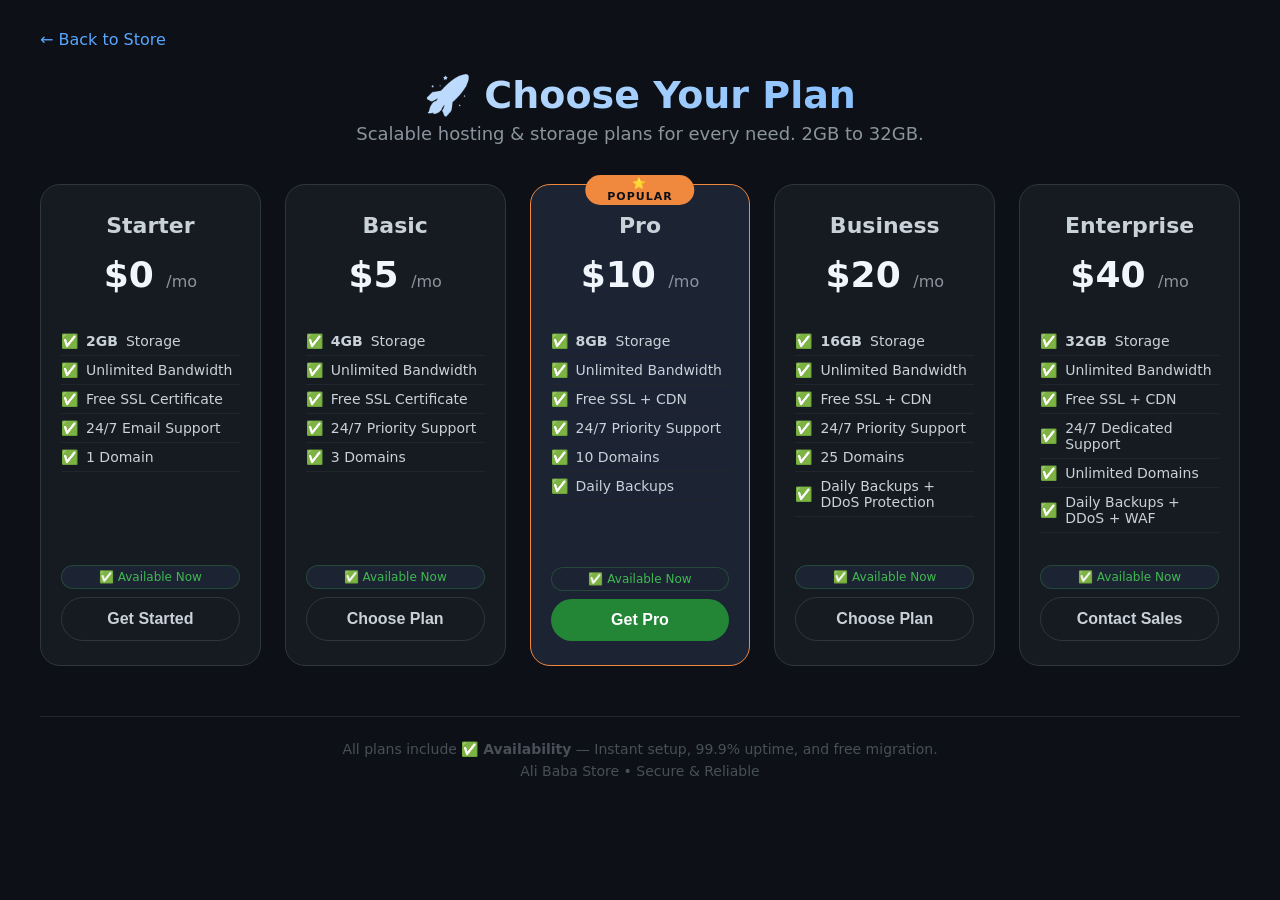
==== pricing.html @ 044a64e0 "Add/update pricing.html via deployer" ====
<!DOCTYPE html>
<html lang="en">
<head>
    <meta charset="UTF-8" />
    <meta name="viewport" content="width=device-width, initial-scale=1.0" />
    <title>Pricing Plans | Ali Baba</title>
    <style>
        * {
            margin: 0;
            padding: 0;
            box-sizing: border-box;
        }
        body {
            font-family: system-ui, -apple-system, 'Segoe UI', Roboto, sans-serif;
            background: #0d1117;
            color: #c9d1d9;
            padding: 30px 20px;
        }
        .container {
            max-width: 1200px;
            margin: 0 auto;
        }
        h1 {
            font-size: 38px;
            text-align: center;
            margin-bottom: 6px;
            background: linear-gradient(135deg, #f0f6fc, #58a6ff);
            -webkit-background-clip: text;
            -webkit-text-fill-color: transparent;
        }
        .subhead {
            text-align: center;
            color: #8b949e;
            font-size: 18px;
            margin-bottom: 40px;
        }
        .back-link {
            display: inline-block;
            margin-bottom: 24px;
            color: #58a6ff;
            text-decoration: none;
            font-weight: 500;
        }
        .back-link:hover {
            text-decoration: underline;
        }
        .pricing-grid {
            display: grid;
            grid-template-columns: repeat(auto-fit, minmax(200px, 1fr));
            gap: 24px;
        }
        .plan-card {
            background: #161b22;
            border: 1px solid #30363d;
            border-radius: 20px;
            padding: 28px 20px 24px;
            text-align: center;
            transition: 0.25s ease;
            display: flex;
            flex-direction: column;
        }
        .plan-card:hover {
            border-color: #58a6ff;
            transform: translateY(-6px);
            box-shadow: 0 20px 40px -12px rgba(0,0,0,0.6);
        }
        .plan-card.featured {
            border-color: #f0883e;
            background: #1c2333;
            position: relative;
        }
        .plan-card.featured::before {
            content: "⭐ POPULAR";
            position: absolute;
            top: -10px;
            left: 50%;
            transform: translateX(-50%);
            background: #f0883e;
            color: #0d1117;
            font-size: 11px;
            font-weight: 700;
            padding: 2px 18px;
            border-radius: 30px;
            letter-spacing: 1px;
        }
        .plan-name {
            font-size: 22px;
            font-weight: 700;
            margin-bottom: 4px;
        }
        .plan-price {
            font-size: 36px;
            font-weight: 800;
            margin: 12px 0 16px;
            color: #f0f6fc;
        }
        .plan-price small {
            font-size: 16px;
            font-weight: 400;
            color: #8b949e;
        }
        .plan-features {
            list-style: none;
            text-align: left;
            margin: 16px 0 24px;
            flex: 1;
        }
        .plan-features li {
            padding: 6px 0;
            font-size: 14px;
            color: #c9d1d9;
            border-bottom: 1px solid #21262d;
            display: flex;
            align-items: center;
            gap: 8px;
        }
        .plan-features li::before {
            content: "✅";
            color: #3fb950;
            font-size: 14px;
        }
        .plan-features li.unavailable {
            color: #484f58;
        }
        .plan-features li.unavailable::before {
            content: "❌";
            color: #f85149;
        }
        .btn-plan {
            background: #238636;
            color: white;
            border: none;
            padding: 12px 0;
            border-radius: 40px;
            font-weight: 600;
            font-size: 16px;
            cursor: pointer;
            transition: 0.15s;
            width: 100%;
            margin-top: 8px;
        }
        .btn-plan:hover {
            background: #2ea043;
        }
        .btn-plan.outline {
            background: transparent;
            border: 1px solid #30363d;
            color: #c9d1d9;
        }
        .btn-plan.outline:hover {
            border-color: #58a6ff;
            background: #0d1117;
        }
        .availability-badge {
            display: inline-block;
            background: #1c2333;
            padding: 4px 14px;
            border-radius: 30px;
            font-size: 12px;
            color: #3fb950;
            border: 1px solid #3fb95040;
            margin-top: 8px;
        }
        .footer {
            margin-top: 50px;
            text-align: center;
            color: #484f58;
            font-size: 14px;
            border-top: 1px solid #21262d;
            padding-top: 24px;
        }
        @media (max-width: 640px) {
            .pricing-grid { grid-template-columns: 1fr; }
        }
    </style>
</head>
<body>
    <div class="container">
        <a href="index.html" class="back-link">← Back to Store</a>
        <h1>🚀 Choose Your Plan</h1>
        <p class="subhead">Scalable hosting &amp; storage plans for every need. 2GB to 32GB.</p>

        <div class="pricing-grid">
            <!-- 2GB Plan -->
            <div class="plan-card">
                <div class="plan-name">Starter</div>
                <div class="plan-price">$0 <small>/mo</small></div>
                <ul class="plan-features">
                    <li><strong>2GB</strong> Storage</li>
                    <li>Unlimited Bandwidth</li>
                    <li>Free SSL Certificate</li>
                    <li>24/7 Email Support</li>
                    <li>1 Domain</li>
                </ul>
                <span class="availability-badge">✅ Available Now</span>
                <button class="btn-plan outline">Get Started</button>
            </div>

            <!-- 4GB Plan -->
            <div class="plan-card">
                <div class="plan-name">Basic</div>
                <div class="plan-price">$5 <small>/mo</small></div>
                <ul class="plan-features">
                    <li><strong>4GB</strong> Storage</li>
                    <li>Unlimited Bandwidth</li>
                    <li>Free SSL Certificate</li>
                    <li>24/7 Priority Support</li>
                    <li>3 Domains</li>
                </ul>
                <span class="availability-badge">✅ Available Now</span>
                <button class="btn-plan outline">Choose Plan</button>
            </div>

            <!-- 8GB Plan (Featured) -->
            <div class="plan-card featured">
                <div class="plan-name">Pro</div>
                <div class="plan-price">$10 <small>/mo</small></div>
                <ul class="plan-features">
                    <li><strong>8GB</strong> Storage</li>
                    <li>Unlimited Bandwidth</li>
                    <li>Free SSL + CDN</li>
                    <li>24/7 Priority Support</li>
                    <li>10 Domains</li>
                    <li>Daily Backups</li>
                </ul>
                <span class="availability-badge">✅ Available Now</span>
                <button class="btn-plan">Get Pro</button>
            </div>

            <!-- 16GB Plan -->
            <div class="plan-card">
                <div class="plan-name">Business</div>
                <div class="plan-price">$20 <small>/mo</small></div>
                <ul class="plan-features">
                    <li><strong>16GB</strong> Storage</li>
                    <li>Unlimited Bandwidth</li>
                    <li>Free SSL + CDN</li>
                    <li>24/7 Priority Support</li>
                    <li>25 Domains</li>
                    <li>Daily Backups + DDoS Protection</li>
                </ul>
                <span class="availability-badge">✅ Available Now</span>
                <button class="btn-plan outline">Choose Plan</button>
            </div>

            <!-- 32GB Plan -->
            <div class="plan-card">
                <div class="plan-name">Enterprise</div>
                <div class="plan-price">$40 <small>/mo</small></div>
                <ul class="plan-features">
                    <li><strong>32GB</strong> Storage</li>
                    <li>Unlimited Bandwidth</li>
                    <li>Free SSL + CDN</li>
                    <li>24/7 Dedicated Support</li>
                    <li>Unlimited Domains</li>
                    <li>Daily Backups + DDoS + WAF</li>
                </ul>
                <span class="availability-badge">✅ Available Now</span>
                <button class="btn-plan outline">Contact Sales</button>
            </div>
        </div>

        <div class="footer">
            <p>All plans include <strong>✅ Availability</strong> — Instant setup, 99.9% uptime, and free migration.</p>
            <p style="margin-top:6px;">Ali Baba Store &bull; Secure &amp; Reliable</p>
        </div>
    </div>
</body>
</html>
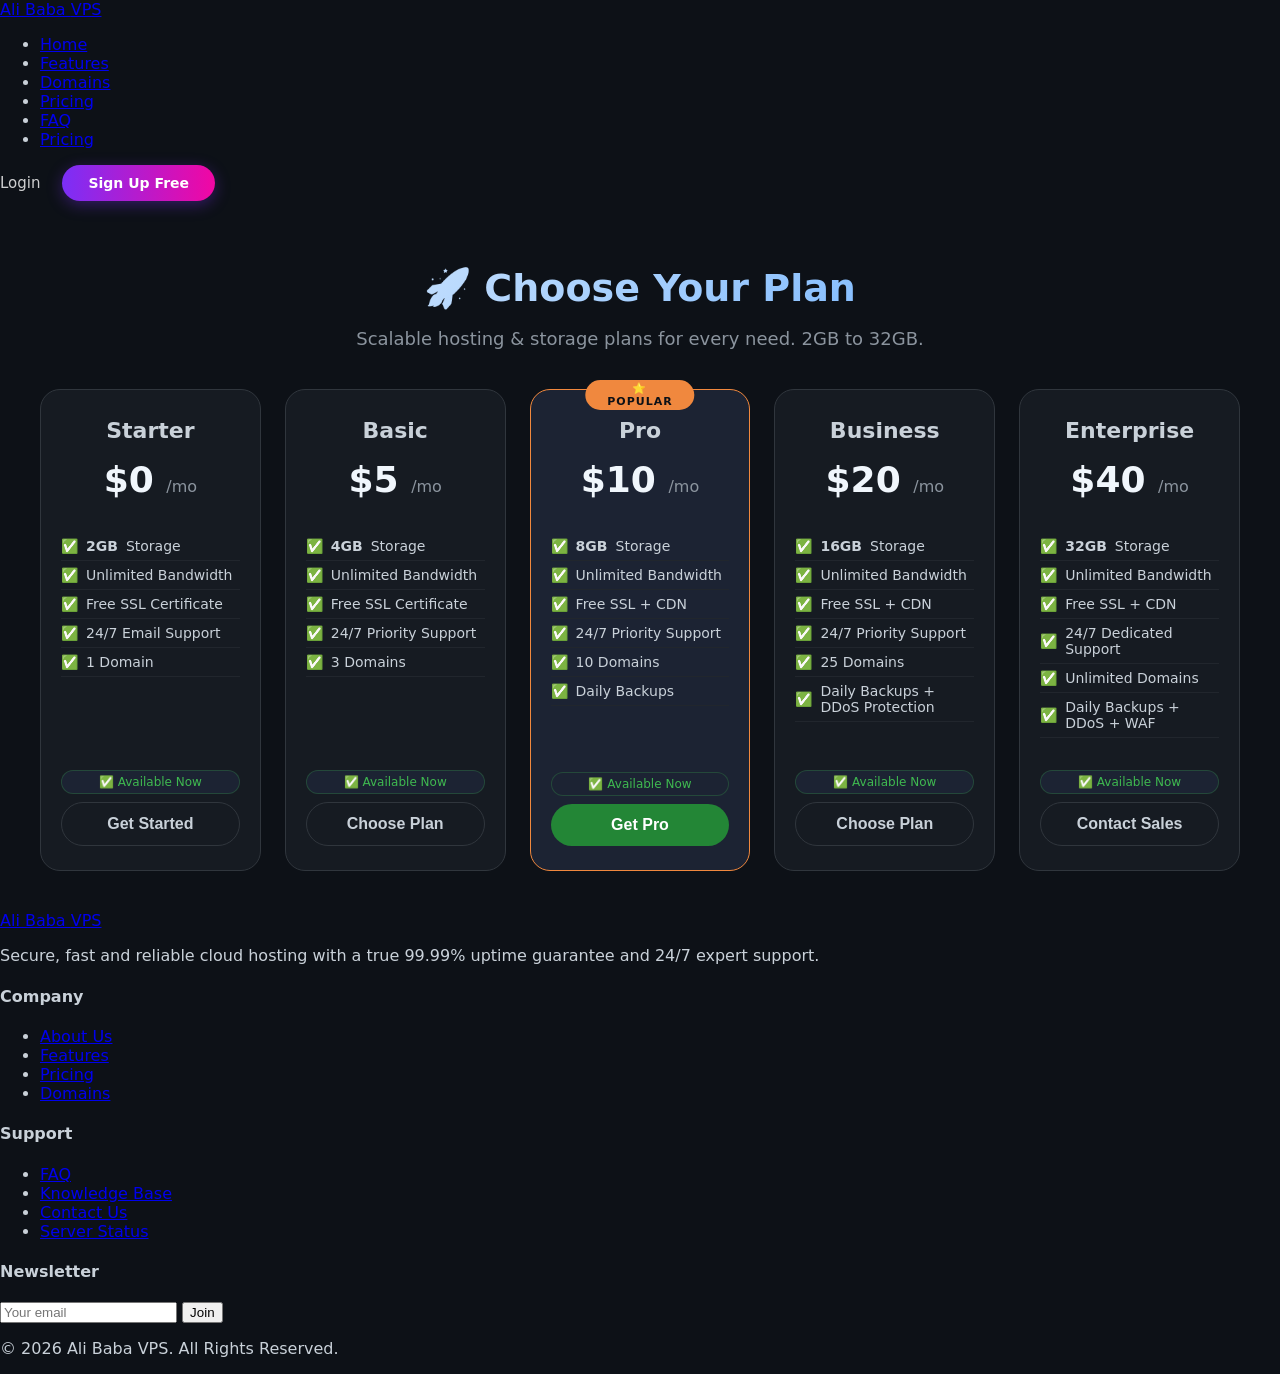
==== commit 6c1624f6: "Add/update pricing.html via smart deployer" ====
--- a/pricing.html
+++ b/pricing.html
@@ -1,269 +1,259 @@
-<!DOCTYPE html>
-<html lang="en">
-<head>
-    <meta charset="UTF-8" />
-    <meta name="viewport" content="width=device-width, initial-scale=1.0" />
-    <title>Pricing Plans | Ali Baba</title>
-    <style>
-        * {
-            margin: 0;
-            padding: 0;
-            box-sizing: border-box;
-        }
-        body {
-            font-family: system-ui, -apple-system, 'Segoe UI', Roboto, sans-serif;
-            background: #0d1117;
-            color: #c9d1d9;
-            padding: 30px 20px;
-        }
-        .container {
-            max-width: 1200px;
-            margin: 0 auto;
-        }
-        h1 {
-            font-size: 38px;
-            text-align: center;
-            margin-bottom: 6px;
-            background: linear-gradient(135deg, #f0f6fc, #58a6ff);
-            -webkit-background-clip: text;
-            -webkit-text-fill-color: transparent;
-        }
-        .subhead {
-            text-align: center;
-            color: #8b949e;
-            font-size: 18px;
-            margin-bottom: 40px;
-        }
-        .back-link {
-            display: inline-block;
-            margin-bottom: 24px;
-            color: #58a6ff;
-            text-decoration: none;
-            font-weight: 500;
-        }
-        .back-link:hover {
-            text-decoration: underline;
-        }
-        .pricing-grid {
-            display: grid;
-            grid-template-columns: repeat(auto-fit, minmax(200px, 1fr));
-            gap: 24px;
-        }
-        .plan-card {
-            background: #161b22;
-            border: 1px solid #30363d;
-            border-radius: 20px;
-            padding: 28px 20px 24px;
-            text-align: center;
-            transition: 0.25s ease;
-            display: flex;
-            flex-direction: column;
-        }
-        .plan-card:hover {
-            border-color: #58a6ff;
-            transform: translateY(-6px);
-            box-shadow: 0 20px 40px -12px rgba(0,0,0,0.6);
-        }
-        .plan-card.featured {
-            border-color: #f0883e;
-            background: #1c2333;
-            position: relative;
-        }
-        .plan-card.featured::before {
-            content: "⭐ POPULAR";
-            position: absolute;
-            top: -10px;
-            left: 50%;
-            transform: translateX(-50%);
-            background: #f0883e;
-            color: #0d1117;
-            font-size: 11px;
-            font-weight: 700;
-            padding: 2px 18px;
-            border-radius: 30px;
-            letter-spacing: 1px;
-        }
-        .plan-name {
-            font-size: 22px;
-            font-weight: 700;
-            margin-bottom: 4px;
-        }
-        .plan-price {
-            font-size: 36px;
-            font-weight: 800;
-            margin: 12px 0 16px;
-            color: #f0f6fc;
-        }
-        .plan-price small {
-            font-size: 16px;
-            font-weight: 400;
-            color: #8b949e;
-        }
-        .plan-features {
-            list-style: none;
-            text-align: left;
-            margin: 16px 0 24px;
-            flex: 1;
-        }
-        .plan-features li {
-            padding: 6px 0;
-            font-size: 14px;
-            color: #c9d1d9;
-            border-bottom: 1px solid #21262d;
-            display: flex;
-            align-items: center;
-            gap: 8px;
-        }
-        .plan-features li::before {
-            content: "✅";
-            color: #3fb950;
-            font-size: 14px;
-        }
-        .plan-features li.unavailable {
-            color: #484f58;
-        }
-        .plan-features li.unavailable::before {
-            content: "❌";
-            color: #f85149;
-        }
-        .btn-plan {
-            background: #238636;
-            color: white;
-            border: none;
-            padding: 12px 0;
-            border-radius: 40px;
-            font-weight: 600;
-            font-size: 16px;
-            cursor: pointer;
-            transition: 0.15s;
-            width: 100%;
-            margin-top: 8px;
-        }
-        .btn-plan:hover {
-            background: #2ea043;
-        }
-        .btn-plan.outline {
-            background: transparent;
-            border: 1px solid #30363d;
-            color: #c9d1d9;
-        }
-        .btn-plan.outline:hover {
-            border-color: #58a6ff;
-            background: #0d1117;
-        }
-        .availability-badge {
-            display: inline-block;
-            background: #1c2333;
-            padding: 4px 14px;
-            border-radius: 30px;
-            font-size: 12px;
-            color: #3fb950;
-            border: 1px solid #3fb95040;
-            margin-top: 8px;
-        }
-        .footer {
-            margin-top: 50px;
-            text-align: center;
-            color: #484f58;
-            font-size: 14px;
-            border-top: 1px solid #21262d;
-            padding-top: 24px;
-        }
-        @media (max-width: 640px) {
-            .pricing-grid { grid-template-columns: 1fr; }
-        }
-    </style>
-</head>
-<body>
-    <div class="container">
-        <a href="index.html" class="back-link">← Back to Store</a>
-        <h1>🚀 Choose Your Plan</h1>
-        <p class="subhead">Scalable hosting &amp; storage plans for every need. 2GB to 32GB.</p>
 
-        <div class="pricing-grid">
-            <!-- 2GB Plan -->
-            <div class="plan-card">
-                <div class="plan-name">Starter</div>
-                <div class="plan-price">$0 <small>/mo</small></div>
-                <ul class="plan-features">
-                    <li><strong>2GB</strong> Storage</li>
-                    <li>Unlimited Bandwidth</li>
-                    <li>Free SSL Certificate</li>
-                    <li>24/7 Email Support</li>
-                    <li>1 Domain</li>
-                </ul>
-                <span class="availability-badge">✅ Available Now</span>
-                <button class="btn-plan outline">Get Started</button>
-            </div>
-
-            <!-- 4GB Plan -->
-            <div class="plan-card">
-                <div class="plan-name">Basic</div>
-                <div class="plan-price">$5 <small>/mo</small></div>
-                <ul class="plan-features">
-                    <li><strong>4GB</strong> Storage</li>
-                    <li>Unlimited Bandwidth</li>
-                    <li>Free SSL Certificate</li>
-                    <li>24/7 Priority Support</li>
-                    <li>3 Domains</li>
-                </ul>
-                <span class="availability-badge">✅ Available Now</span>
-                <button class="btn-plan outline">Choose Plan</button>
-            </div>
-
-            <!-- 8GB Plan (Featured) -->
-            <div class="plan-card featured">
-                <div class="plan-name">Pro</div>
-                <div class="plan-price">$10 <small>/mo</small></div>
-                <ul class="plan-features">
-                    <li><strong>8GB</strong> Storage</li>
-                    <li>Unlimited Bandwidth</li>
-                    <li>Free SSL + CDN</li>
-                    <li>24/7 Priority Support</li>
-                    <li>10 Domains</li>
-                    <li>Daily Backups</li>
-                </ul>
-                <span class="availability-badge">✅ Available Now</span>
-                <button class="btn-plan">Get Pro</button>
-            </div>
-
-            <!-- 16GB Plan -->
-            <div class="plan-card">
-                <div class="plan-name">Business</div>
-                <div class="plan-price">$20 <small>/mo</small></div>
-                <ul class="plan-features">
-                    <li><strong>16GB</strong> Storage</li>
-                    <li>Unlimited Bandwidth</li>
-                    <li>Free SSL + CDN</li>
-                    <li>24/7 Priority Support</li>
-                    <li>25 Domains</li>
-                    <li>Daily Backups + DDoS Protection</li>
-                </ul>
-                <span class="availability-badge">✅ Available Now</span>
-                <button class="btn-plan outline">Choose Plan</button>
-            </div>
-
-            <!-- 32GB Plan -->
-            <div class="plan-card">
-                <div class="plan-name">Enterprise</div>
-                <div class="plan-price">$40 <small>/mo</small></div>
-                <ul class="plan-features">
-                    <li><strong>32GB</strong> Storage</li>
-                    <li>Unlimited Bandwidth</li>
-                    <li>Free SSL + CDN</li>
-                    <li>24/7 Dedicated Support</li>
-                    <li>Unlimited Domains</li>
-                    <li>Daily Backups + DDoS + WAF</li>
-                </ul>
-                <span class="availability-badge">✅ Available Now</span>
-                <button class="btn-plan outline">Contact Sales</button>
-            </div>
-        </div>
-
-        <div class="footer">
-            <p>All plans include <strong>✅ Availability</strong> — Instant setup, 99.9% uptime, and free migration.</p>
-            <p style="margin-top:6px;">Ali Baba Store &bull; Secure &amp; Reliable</p>
-        </div>
-    </div>
-</body>
-</html>+                    <!DOCTYPE html>
+                    <html lang="en">
+                    <head>
+                        <meta charset="UTF-8" />
+                        <meta name="viewport" content="width=device-width, initial-scale=1.0" />
+                        <title>Pricing | Ali Baba VPS</title>
+                        <!-- We'll copy styles from index if possible, but for now add inline styles -->
+                        <style>
+                            /* Base dark theme (matching your site) */
+                            body {
+                                background: #0d1117;
+                                color: #c9d1d9;
+                                font-family: system-ui, -apple-system, 'Segoe UI', Roboto, sans-serif;
+                                margin: 0;
+                                padding: 0;
+                            }
+                            .pricing-container {
+                                max-width: 1200px;
+                                margin: 0 auto;
+                                padding: 40px 20px;
+                            }
+                            .pricing-title {
+                                font-size: 38px;
+                                text-align: center;
+                                margin-bottom: 8px;
+                                background: linear-gradient(135deg, #f0f6fc, #58a6ff);
+                                -webkit-background-clip: text;
+                                -webkit-text-fill-color: transparent;
+                            }
+                            .pricing-subtitle {
+                                text-align: center;
+                                color: #8b949e;
+                                font-size: 18px;
+                                margin-bottom: 40px;
+                            }
+                            .pricing-grid {
+                                display: grid;
+                                grid-template-columns: repeat(auto-fit, minmax(200px, 1fr));
+                                gap: 24px;
+                            }
+                            .plan-card {
+                                background: #161b22;
+                                border: 1px solid #30363d;
+                                border-radius: 20px;
+                                padding: 28px 20px 24px;
+                                text-align: center;
+                                transition: 0.25s ease;
+                                display: flex;
+                                flex-direction: column;
+                            }
+                            .plan-card:hover {
+                                border-color: #58a6ff;
+                                transform: translateY(-6px);
+                                box-shadow: 0 20px 40px -12px rgba(0,0,0,0.6);
+                            }
+                            .plan-card.featured {
+                                border-color: #f0883e;
+                                background: #1c2333;
+                                position: relative;
+                            }
+                            .plan-card.featured::before {
+                                content: "⭐ POPULAR";
+                                position: absolute;
+                                top: -10px;
+                                left: 50%;
+                                transform: translateX(-50%);
+                                background: #f0883e;
+                                color: #0d1117;
+                                font-size: 11px;
+                                font-weight: 700;
+                                padding: 2px 18px;
+                                border-radius: 30px;
+                                letter-spacing: 1px;
+                            }
+                            .plan-name {
+                                font-size: 22px;
+                                font-weight: 700;
+                                margin-bottom: 4px;
+                            }
+                            .plan-price {
+                                font-size: 36px;
+                                font-weight: 800;
+                                margin: 12px 0 16px;
+                                color: #f0f6fc;
+                            }
+                            .plan-price small {
+                                font-size: 16px;
+                                font-weight: 400;
+                                color: #8b949e;
+                            }
+                            .plan-features {
+                                list-style: none;
+                                text-align: left;
+                                margin: 16px 0 24px;
+                                flex: 1;
+                                padding: 0;
+                            }
+                            .plan-features li {
+                                padding: 6px 0;
+                                font-size: 14px;
+                                color: #c9d1d9;
+                                border-bottom: 1px solid #21262d;
+                                display: flex;
+                                align-items: center;
+                                gap: 8px;
+                            }
+                            .plan-features li::before {
+                                content: "✅";
+                                color: #3fb950;
+                                font-size: 14px;
+                            }
+                            .availability-badge {
+                                display: inline-block;
+                                background: #1c2333;
+                                padding: 4px 14px;
+                                border-radius: 30px;
+                                font-size: 12px;
+                                color: #3fb950;
+                                border: 1px solid #3fb95040;
+                                margin-top: 8px;
+                            }
+                            .btn-plan {
+                                background: #238636;
+                                color: white;
+                                border: none;
+                                padding: 12px 0;
+                                border-radius: 40px;
+                                font-weight: 600;
+                                font-size: 16px;
+                                cursor: pointer;
+                                transition: 0.15s;
+                                width: 100%;
+                                margin-top: 8px;
+                            }
+                            .btn-plan:hover {
+                                background: #2ea043;
+                            }
+                            .btn-plan.outline {
+                                background: transparent;
+                                border: 1px solid #30363d;
+                                color: #c9d1d9;
+                            }
+                            .btn-plan.outline:hover {
+                                border-color: #58a6ff;
+                                background: #0d1117;
+                            }
+                            /* Add your header/footer styles from index if needed */
+                            /* We'll embed header and footer as is, so they should have their own styles */
+                        </style>
+                        <!-- Add any extra styles from index if we can extract, but for now keep minimal -->
+                        
+                    </head>
+                    <body>
+                        <header>
+  <nav class="nav">
+    <a href="#home" class="logo">Ali Baba <span>VPS</span></a>
+    <ul class="nav-links">
+      <li><a href="#home">Home</a></li>
+      <li><a href="#features">Features</a></li>
+      <li><a href="#domains">Domains</a></li>
+      <li><a href="#pricing">Pricing</a></li>
+      <li><a href="#faq">FAQ</a></li>
+        <li><a href="pricing.html">Pricing</a></li>
+</ul>
+    
+  <div style="display:flex;align-items:center;gap:22px"><a href="login.html" style="color:rgba(255,255,255,.8);font-weight:500;font-size:15px;text-decoration:none">Login</a><a href="signup.html" style="background:linear-gradient(90deg,#7b2ff7,#f107a3);color:#fff;padding:10px 26px;border-radius:50px;font-weight:600;font-size:14px;text-decoration:none;box-shadow:0 4px 15px rgba(123,47,247,.35)">Sign Up Free</a></div></nav>
+</header>
+                        
+                    <div class="pricing-container">
+                        <h1 class="pricing-title">🚀 Choose Your Plan</h1>
+                        <p class="pricing-subtitle">Scalable hosting &amp; storage plans for every need. 2GB to 32GB.</p>
+                        <div class="pricing-grid">
+                            
+                        <div class="plan-card ">
+                            <div class="plan-name">Starter</div>
+                            <div class="plan-price">$0 <small>/mo</small></div>
+                            <ul class="plan-features">
+                                <li><strong>2GB</strong> Storage</li>
+                                <li>Unlimited Bandwidth</li><li>Free SSL Certificate</li><li>24/7 Email Support</li><li>1 Domain</li>
+                            </ul>
+                            <span class="availability-badge">✅ Available Now</span>
+                            <button class="btn-plan outline">Get Started</button>
+                        </div>
+                    
+                        <div class="plan-card ">
+                            <div class="plan-name">Basic</div>
+                            <div class="plan-price">$5 <small>/mo</small></div>
+                            <ul class="plan-features">
+                                <li><strong>4GB</strong> Storage</li>
+                                <li>Unlimited Bandwidth</li><li>Free SSL Certificate</li><li>24/7 Priority Support</li><li>3 Domains</li>
+                            </ul>
+                            <span class="availability-badge">✅ Available Now</span>
+                            <button class="btn-plan outline">Choose Plan</button>
+                        </div>
+                    
+                        <div class="plan-card featured">
+                            <div class="plan-name">Pro</div>
+                            <div class="plan-price">$10 <small>/mo</small></div>
+                            <ul class="plan-features">
+                                <li><strong>8GB</strong> Storage</li>
+                                <li>Unlimited Bandwidth</li><li>Free SSL + CDN</li><li>24/7 Priority Support</li><li>10 Domains</li><li>Daily Backups</li>
+                            </ul>
+                            <span class="availability-badge">✅ Available Now</span>
+                            <button class="btn-plan ">Get Pro</button>
+                        </div>
+                    
+                        <div class="plan-card ">
+                            <div class="plan-name">Business</div>
+                            <div class="plan-price">$20 <small>/mo</small></div>
+                            <ul class="plan-features">
+                                <li><strong>16GB</strong> Storage</li>
+                                <li>Unlimited Bandwidth</li><li>Free SSL + CDN</li><li>24/7 Priority Support</li><li>25 Domains</li><li>Daily Backups + DDoS Protection</li>
+                            </ul>
+                            <span class="availability-badge">✅ Available Now</span>
+                            <button class="btn-plan outline">Choose Plan</button>
+                        </div>
+                    
+                        <div class="plan-card ">
+                            <div class="plan-name">Enterprise</div>
+                            <div class="plan-price">$40 <small>/mo</small></div>
+                            <ul class="plan-features">
+                                <li><strong>32GB</strong> Storage</li>
+                                <li>Unlimited Bandwidth</li><li>Free SSL + CDN</li><li>24/7 Dedicated Support</li><li>Unlimited Domains</li><li>Daily Backups + DDoS + WAF</li>
+                            </ul>
+                            <span class="availability-badge">✅ Available Now</span>
+                            <button class="btn-plan outline">Contact Sales</button>
+                        </div>
+                    
+                        </div>
+                    </div>
+                
+                        <footer>
+  <div class="footer-grid">
+    <div>
+      <a href="#home" class="logo footer-logo">Ali Baba <span>VPS</span></a>
+      <p>Secure, fast and reliable cloud hosting with a true 99.99% uptime guarantee and 24/7 expert support.</p>
+    </div>
+    <div>
+      <h4>Company</h4>
+      <ul><li><a href="#home">About Us</a></li><li><a href="#features">Features</a></li><li><a href="#pricing">Pricing</a></li><li><a href="#domains">Domains</a></li></ul>
+    </div>
+    <div>
+      <h4>Support</h4>
+      <ul><li><a href="#faq">FAQ</a></li><li><a href="#">Knowledge Base</a></li><li><a href="#">Contact Us</a></li><li><a href="#">Server Status</a></li></ul>
+    </div>
+    <div>
+      <h4>Newsletter</h4>
+      <form class="newsletter" onsubmit="return false;">
+        <input type="email" placeholder="Your email">
+        <button class="btn btn-primary" type="submit">Join</button>
+      </form>
+    </div>
+  </div>
+  <div class="footer-bottom"><p>&copy; 2026 Ali Baba VPS. All Rights Reserved.</p></div>
+</footer>
+                    </body>
+                    </html>
+                
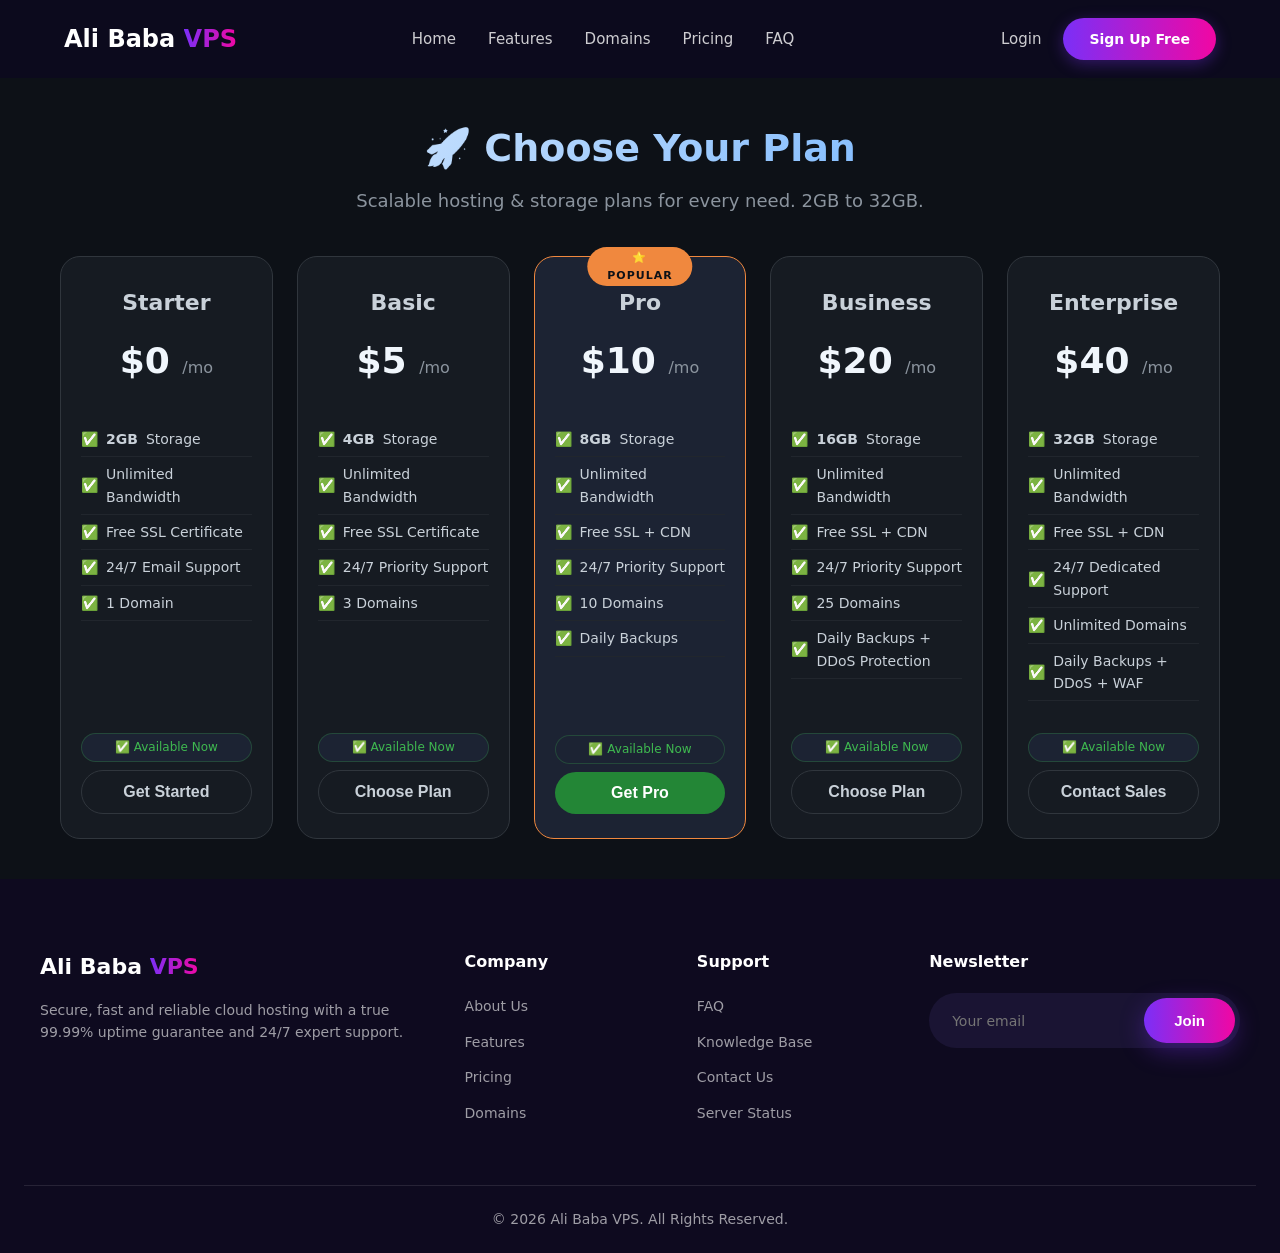
==== commit cc5cf5e1: "Add pricing page (2GB–32GB plans)" ====
--- a/pricing.html
+++ b/pricing.html
@@ -1,176 +1,160 @@
+<!DOCTYPE html>
+<html lang="en">
+<head>
+    <meta charset="UTF-8" />
+    <meta name="viewport" content="width=device-width, initial-scale=1.0" />
+    <title>Pricing | Ali Baba VPS</title>
+    
+<meta charset="UTF-8">
+<meta name="viewport" content="width=device-width, initial-scale=1.0">
+<title>Ali Baba VPS | Secure, Fast & Reliable Cloud Hosting</title>
+<meta name="description" content="Ali Baba VPS - Award winning VPS hosting with 99.99% uptime, 24/7 support and instant activation.">
+<link rel="preconnect" href="https://fonts.googleapis.com">
+<link href="https://fonts.googleapis.com/css2?family=Poppins:wght@300;400;500;600;700;800&display=swap" rel="stylesheet">
+<link rel="stylesheet" href="style.css">
 
-                    <!DOCTYPE html>
-                    <html lang="en">
-                    <head>
-                        <meta charset="UTF-8" />
-                        <meta name="viewport" content="width=device-width, initial-scale=1.0" />
-                        <title>Pricing | Ali Baba VPS</title>
-                        <!-- We'll copy styles from index if possible, but for now add inline styles -->
-                        <style>
-                            /* Base dark theme (matching your site) */
-                            body {
-                                background: #0d1117;
-                                color: #c9d1d9;
-                                font-family: system-ui, -apple-system, 'Segoe UI', Roboto, sans-serif;
-                                margin: 0;
-                                padding: 0;
-                            }
-                            .pricing-container {
-                                max-width: 1200px;
-                                margin: 0 auto;
-                                padding: 40px 20px;
-                            }
-                            .pricing-title {
-                                font-size: 38px;
-                                text-align: center;
-                                margin-bottom: 8px;
-                                background: linear-gradient(135deg, #f0f6fc, #58a6ff);
-                                -webkit-background-clip: text;
-                                -webkit-text-fill-color: transparent;
-                            }
-                            .pricing-subtitle {
-                                text-align: center;
-                                color: #8b949e;
-                                font-size: 18px;
-                                margin-bottom: 40px;
-                            }
-                            .pricing-grid {
-                                display: grid;
-                                grid-template-columns: repeat(auto-fit, minmax(200px, 1fr));
-                                gap: 24px;
-                            }
-                            .plan-card {
-                                background: #161b22;
-                                border: 1px solid #30363d;
-                                border-radius: 20px;
-                                padding: 28px 20px 24px;
-                                text-align: center;
-                                transition: 0.25s ease;
-                                display: flex;
-                                flex-direction: column;
-                            }
-                            .plan-card:hover {
-                                border-color: #58a6ff;
-                                transform: translateY(-6px);
-                                box-shadow: 0 20px 40px -12px rgba(0,0,0,0.6);
-                            }
-                            .plan-card.featured {
-                                border-color: #f0883e;
-                                background: #1c2333;
-                                position: relative;
-                            }
-                            .plan-card.featured::before {
-                                content: "⭐ POPULAR";
-                                position: absolute;
-                                top: -10px;
-                                left: 50%;
-                                transform: translateX(-50%);
-                                background: #f0883e;
-                                color: #0d1117;
-                                font-size: 11px;
-                                font-weight: 700;
-                                padding: 2px 18px;
-                                border-radius: 30px;
-                                letter-spacing: 1px;
-                            }
-                            .plan-name {
-                                font-size: 22px;
-                                font-weight: 700;
-                                margin-bottom: 4px;
-                            }
-                            .plan-price {
-                                font-size: 36px;
-                                font-weight: 800;
-                                margin: 12px 0 16px;
-                                color: #f0f6fc;
-                            }
-                            .plan-price small {
-                                font-size: 16px;
-                                font-weight: 400;
-                                color: #8b949e;
-                            }
-                            .plan-features {
-                                list-style: none;
-                                text-align: left;
-                                margin: 16px 0 24px;
-                                flex: 1;
-                                padding: 0;
-                            }
-                            .plan-features li {
-                                padding: 6px 0;
-                                font-size: 14px;
-                                color: #c9d1d9;
-                                border-bottom: 1px solid #21262d;
-                                display: flex;
-                                align-items: center;
-                                gap: 8px;
-                            }
-                            .plan-features li::before {
-                                content: "✅";
-                                color: #3fb950;
-                                font-size: 14px;
-                            }
-                            .availability-badge {
-                                display: inline-block;
-                                background: #1c2333;
-                                padding: 4px 14px;
-                                border-radius: 30px;
-                                font-size: 12px;
-                                color: #3fb950;
-                                border: 1px solid #3fb95040;
-                                margin-top: 8px;
-                            }
-                            .btn-plan {
-                                background: #238636;
-                                color: white;
-                                border: none;
-                                padding: 12px 0;
-                                border-radius: 40px;
-                                font-weight: 600;
-                                font-size: 16px;
-                                cursor: pointer;
-                                transition: 0.15s;
-                                width: 100%;
-                                margin-top: 8px;
-                            }
-                            .btn-plan:hover {
-                                background: #2ea043;
-                            }
-                            .btn-plan.outline {
-                                background: transparent;
-                                border: 1px solid #30363d;
-                                color: #c9d1d9;
-                            }
-                            .btn-plan.outline:hover {
-                                border-color: #58a6ff;
-                                background: #0d1117;
-                            }
-                            /* Add your header/footer styles from index if needed */
-                            /* We'll embed header and footer as is, so they should have their own styles */
-                        </style>
-                        <!-- Add any extra styles from index if we can extract, but for now keep minimal -->
-                        
-                    </head>
-                    <body>
-                        <header>
-  <nav class="nav">
-    <a href="#home" class="logo">Ali Baba <span>VPS</span></a>
-    <ul class="nav-links">
-      <li><a href="#home">Home</a></li>
-      <li><a href="#features">Features</a></li>
-      <li><a href="#domains">Domains</a></li>
-      <li><a href="#pricing">Pricing</a></li>
-      <li><a href="#faq">FAQ</a></li>
-        <li><a href="pricing.html">Pricing</a></li>
-</ul>
-    
-  <div style="display:flex;align-items:center;gap:22px"><a href="login.html" style="color:rgba(255,255,255,.8);font-weight:500;font-size:15px;text-decoration:none">Login</a><a href="signup.html" style="background:linear-gradient(90deg,#7b2ff7,#f107a3);color:#fff;padding:10px 26px;border-radius:50px;font-weight:600;font-size:14px;text-decoration:none;box-shadow:0 4px 15px rgba(123,47,247,.35)">Sign Up Free</a></div></nav>
+        <meta property="og:title" content="Ali Baba Store" />
+        <meta property="og:description" content="Ali Baba Store ÃÂ¢ÃÂÃÂ Buy quality products online at best prices. Fast delivery & secure checkout." />
+        <meta property="og:type" content="website" />
+        <meta property="og:url" content="https://ikramullahk09800.github.io/Ali-Baba/" />
+        <meta property="og:image" content="https://ikramullahk09800.github.io/Ali-Baba/og-image.jpg" />
+        <meta name="twitter:card" content="summary_large_image" />
+        <meta name="twitter:title" content="Ali Baba Store" />
+        <meta name="twitter:description" content="Ali Baba Store ÃÂ¢ÃÂÃÂ Buy quality products online at best prices. Fast delivery & secure checkout." />
+        <link rel="canonical" href="https://ikramullahk09800.github.io/Ali-Baba/index.html" />
+        <script type="application/ld+json">
+        {
+          "@context": "https://schema.org",
+          "@type": "WebSite",
+          "name": "Ali Baba Store",
+          "description": "Ali Baba Store ÃÂ¢ÃÂÃÂ Buy quality products online at best prices. Fast delivery & secure checkout.",
+          "url": "https://ikramullahk09800.github.io/Ali-Baba/"
+        }
+        </script>
+    
+    
+    
+                    <style>
+                        .plan-card {
+                            background: #161b22;
+                            border: 1px solid #30363d;
+                            border-radius: 20px;
+                            padding: 28px 20px 24px;
+                            text-align: center;
+                            transition: 0.25s ease;
+                            display: flex;
+                            flex-direction: column;
+                        }
+                        .plan-card:hover {
+                            border-color: #58a6ff;
+                            transform: translateY(-6px);
+                            box-shadow: 0 20px 40px -12px rgba(0,0,0,0.6);
+                        }
+                        .plan-card.featured {
+                            border-color: #f0883e;
+                            background: #1c2333;
+                            position: relative;
+                        }
+                        .plan-card.featured::before {
+                            content: "⭐ POPULAR";
+                            position: absolute;
+                            top: -10px;
+                            left: 50%;
+                            transform: translateX(-50%);
+                            background: #f0883e;
+                            color: #0d1117;
+                            font-size: 11px;
+                            font-weight: 700;
+                            padding: 2px 18px;
+                            border-radius: 30px;
+                            letter-spacing: 1px;
+                        }
+                        .plan-name {
+                            font-size: 22px;
+                            font-weight: 700;
+                        }
+                        .plan-price {
+                            font-size: 36px;
+                            font-weight: 800;
+                            margin: 12px 0 16px;
+                            color: #f0f6fc;
+                        }
+                        .plan-price small {
+                            font-size: 16px;
+                            font-weight: 400;
+                            color: #8b949e;
+                        }
+                        .plan-features {
+                            list-style: none;
+                            text-align: left;
+                            margin: 16px 0 24px;
+                            flex: 1;
+                            padding: 0;
+                        }
+                        .plan-features li {
+                            padding: 6px 0;
+                            font-size: 14px;
+                            color: #c9d1d9;
+                            border-bottom: 1px solid #21262d;
+                            display: flex;
+                            align-items: center;
+                            gap: 8px;
+                        }
+                        .plan-features li::before {
+                            content: "✅";
+                            color: #3fb950;
+                            font-size: 14px;
+                        }
+                        .availability-badge {
+                            display: inline-block;
+                            background: #1c2333;
+                            padding: 4px 14px;
+                            border-radius: 30px;
+                            font-size: 12px;
+                            color: #3fb950;
+                            border: 1px solid #3fb95040;
+                            margin-top: 8px;
+                        }
+                        .btn-plan {
+                            background: #238636;
+                            color: white;
+                            border: none;
+                            padding: 12px 0;
+                            border-radius: 40px;
+                            font-weight: 600;
+                            font-size: 16px;
+                            cursor: pointer;
+                            transition: 0.15s;
+                            width: 100%;
+                            margin-top: 8px;
+                        }
+                        .btn-plan:hover {
+                            background: #2ea043;
+                        }
+                        .btn-plan.outline {
+                            background: transparent;
+                            border: 1px solid #30363d;
+                            color: #c9d1d9;
+                        }
+                        .btn-plan.outline:hover {
+                            border-color: #58a6ff;
+                            background: #0d1117;
+                        }
+                        /* Ensure body background if not defined */
+                        body { background: #0d1117; color: #c9d1d9; margin:0; padding:0; font-family: system-ui, sans-serif; }
+                    </style>
+                
+</head>
+<body>
+    <header>
+  <nav class="nav"> <a href="#home" class="logo">Ali Baba <span>VPS</span></a> <ul class="nav-links"> <li><a href="#home">Home</a></li> <li><a href="#features">Features</a></li> <li><a href="#domains">Domains</a></li> <li><a href="#pricing">Pricing</a></li> <li><a href="#faq">FAQ</a></li> <li></li>
+</ul> <div style="display:flex;align-items:center;gap:22px"><a href="login.html" style="color:rgba(255,255,255,.8);font-weight:500;font-size:15px;text-decoration:none">Login</a><a href="signup.html" style="background:linear-gradient(90deg,#7b2ff7,#f107a3);color:#fff;padding:10px 26px;border-radius:50px;font-weight:600;font-size:14px;text-decoration:none;box-shadow:0 4px 15px rgba(123,47,247,.35)">Sign Up Free</a></div></nav>
 </header>
-                        
-                    <div class="pricing-container">
-                        <h1 class="pricing-title">🚀 Choose Your Plan</h1>
-                        <p class="pricing-subtitle">Scalable hosting &amp; storage plans for every need. 2GB to 32GB.</p>
-                        <div class="pricing-grid">
+    
+                    <div class="pricing-container" style="max-width:1200px;margin:40px auto;padding:0 20px;">
+                        <h1 style="font-size:38px;text-align:center;background:linear-gradient(135deg,#f0f6fc,#58a6ff);-webkit-background-clip:text;-webkit-text-fill-color:transparent;margin-bottom:8px;">🚀 Choose Your Plan</h1>
+                        <p style="text-align:center;color:#8b949e;font-size:18px;margin-bottom:40px;">Scalable hosting &amp; storage plans for every need. 2GB to 32GB.</p>
+                        <div style="display:grid;grid-template-columns:repeat(auto-fit,minmax(200px,1fr));gap:24px;">
                             
                         <div class="plan-card ">
                             <div class="plan-name">Starter</div>
@@ -230,7 +214,7 @@
                         </div>
                     </div>
                 
-                        <footer>
+    <footer>
   <div class="footer-grid">
     <div>
       <a href="#home" class="logo footer-logo">Ali Baba <span>VPS</span></a>
@@ -254,6 +238,5 @@
   </div>
   <div class="footer-bottom"><p>&copy; 2026 Ali Baba VPS. All Rights Reserved.</p></div>
 </footer>
-                    </body>
-                    </html>
-                +</body>
+</html>
--- a/style.css
+++ b/style.css
@@ -0,0 +1,169 @@
+/* ============ RESET & BASE ============ */
+* { margin:0; padding:0; box-sizing:border-box; }
+html { scroll-behavior:smooth; }
+body { font-family:'Poppins',sans-serif; color:#2b2440; background:#f7f5ff; line-height:1.6; overflow-x:hidden; }
+a { text-decoration:none; color:inherit; }
+ul { list-style:none; }
+:root {
+  --primary:#7b2ff7; --accent:#f107a3;
+  --grad:linear-gradient(90deg,#7b2ff7,#f107a3);
+  --dark:#0e0a1f; --dark2:#1a1433; --muted:#6f6a85;
+}
+.grad { background:var(--grad); -webkit-background-clip:text; background-clip:text; -webkit-text-fill-color:transparent; color:transparent; }
+.btn { display:inline-block; padding:14px 30px; border-radius:50px; font-weight:600; font-size:15px; transition:all .3s ease; cursor:pointer; border:none; }
+.btn-primary { background:var(--grad); color:#fff; box-shadow:0 8px 25px rgba(123,47,247,.35); }
+.btn-primary:hover { transform:translateY(-3px); box-shadow:0 12px 30px rgba(241,7,163,.4); }
+.btn-ghost { background:transparent; color:#fff; border:2px solid rgba(255,255,255,.3); }
+.btn-ghost:hover { border-color:#fff; }
+.btn-outline { background:transparent; border:2px solid var(--primary); color:var(--primary); }
+.btn-outline:hover { background:var(--primary); color:#fff; }
+.btn-white { background:#fff; color:var(--primary); }
+.btn-white:hover { transform:translateY(-3px); }
+.btn-nav { background:var(--grad); color:#fff; padding:10px 24px; }
+
+/* ============ HEADER ============ */
+header { position:sticky; top:0; z-index:100; background:rgba(14,10,31,.85); backdrop-filter:blur(12px); }
+.nav { max-width:1200px; margin:0 auto; display:flex; align-items:center; justify-content:space-between; padding:18px 24px; }
+.logo { font-size:24px; font-weight:800; color:#fff; }
+.logo span { background:var(--grad); -webkit-background-clip:text; background-clip:text; -webkit-text-fill-color:transparent; }
+.nav-links { display:flex; gap:32px; }
+.nav-links a { color:rgba(255,255,255,.8); font-weight:500; font-size:15px; transition:color .3s; }
+.nav-links a:hover { color:#fff; }
+
+/* ============ HERO ============ */
+.hero { background:radial-gradient(circle at 20% 20%, rgba(123,47,247,.35), transparent 40%), radial-gradient(circle at 80% 30%, rgba(241,7,163,.25), transparent 40%), var(--dark); color:#fff; padding:90px 24px 110px; }
+.hero-inner { max-width:1200px; margin:0 auto; display:grid; grid-template-columns:1.2fr .8fr; gap:60px; align-items:center; }
+.hero-badge { display:inline-block; padding:8px 18px; border-radius:50px; background:rgba(123,47,247,.2); border:1px solid rgba(123,47,247,.5); font-size:13px; font-weight:500; margin-bottom:22px; }
+.hero h1 { font-size:52px; line-height:1.15; font-weight:800; margin-bottom:20px; }
+.hero p { color:rgba(255,255,255,.7); font-size:17px; max-width:560px; margin-bottom:32px; }
+.hero-buttons { display:flex; gap:16px; margin-bottom:48px; }
+.hero-stats { display:flex; gap:40px; }
+.stat h3 { font-size:26px; font-weight:800; background:var(--grad); -webkit-background-clip:text; background-clip:text; -webkit-text-fill-color:transparent; }
+.stat p { font-size:13px; color:rgba(255,255,255,.6); margin:0; }
+.hero-visual { position:relative; display:flex; justify-content:center; }
+.server { width:300px; background:var(--dark2); border:1px solid rgba(123,47,247,.4); border-radius:18px; padding:22px; display:flex; flex-direction:column; gap:14px; box-shadow:0 25px 60px rgba(0,0,0,.5); }
+.server-row { display:flex; align-items:center; gap:10px; background:rgba(255,255,255,.04); border-radius:10px; padding:14px; }
+.led { width:10px; height:10px; border-radius:50%; background:var(--accent); box-shadow:0 0 10px var(--accent); animation:blink 1.2s infinite; }
+.led.green { background:#22e58c; box-shadow:0 0 10px #22e58c; animation-delay:.4s; }
+@keyframes blink { 50% { opacity:.3; } }
+.bars { display:flex; gap:6px; margin-left:auto; }
+.bars i { width:26px; height:6px; border-radius:3px; background:rgba(123,47,247,.6); }
+.float-card { position:absolute; background:#fff; color:var(--dark); padding:12px 20px; border-radius:12px; font-weight:600; font-size:14px; box-shadow:0 15px 35px rgba(0,0,0,.3); animation:float 4s ease-in-out infinite; }
+.fc1 { top:-18px; left:-10px; }
+.fc2 { bottom:-18px; right:-10px; animation-delay:1.5s; }
+@keyframes float { 50% { transform:translateY(-12px); } }
+
+/* ============ SECTION HEAD ============ */
+.section-head { text-align:center; max-width:700px; margin:0 auto 60px; }
+.tag { display:inline-block; padding:6px 16px; border-radius:50px; background:rgba(123,47,247,.1); color:var(--primary); font-size:13px; font-weight:600; margin-bottom:14px; }
+.section-head h2 { font-size:38px; font-weight:800; color:var(--dark); margin-bottom:12px; }
+.section-head p { color:var(--muted); }
+
+/* ============ FEATURES ============ */
+.features { padding:100px 24px; background:#fff; }
+.cards { max-width:1200px; margin:0 auto; display:grid; grid-template-columns:repeat(auto-fit,minmax(300px,1fr)); gap:28px; }
+.card { background:#fbfaff; border:1px solid #eee9ff; border-radius:18px; padding:36px 30px; transition:all .35s ease; }
+.card:hover { transform:translateY(-10px); box-shadow:0 20px 45px rgba(123,47,247,.15); border-color:transparent; }
+.card .icon { width:60px; height:60px; border-radius:14px; background:var(--grad); display:flex; align-items:center; justify-content:center; font-size:26px; margin-bottom:22px; }
+.card h3 { font-size:20px; font-weight:700; margin-bottom:10px; color:var(--dark); }
+.card p { color:var(--muted); font-size:15px; }
+
+/* ============ DOMAINS ============ */
+.domains { padding:100px 24px; background:var(--dark); }
+.domains .section-head h2 { color:#fff; }
+.domain-search { max-width:640px; margin:0 auto 50px; display:flex; background:#fff; border-radius:50px; padding:6px; box-shadow:0 20px 50px rgba(0,0,0,.4); }
+.domain-search input { flex:1; border:none; outline:none; padding:14px 24px; font-size:15px; font-family:inherit; border-radius:50px; }
+.domain-prices { display:flex; flex-wrap:wrap; justify-content:center; gap:20px; }
+.tld { background:var(--dark2); border:1px solid rgba(123,47,247,.4); border-radius:14px; padding:20px 34px; text-align:center; transition:all .3s; }
+.tld:hover { transform:translateY(-6px); border-color:var(--accent); }
+.tld h4 { color:#fff; font-size:20px; font-weight:700; }
+.tld p { color:var(--accent); font-weight:700; margin-top:4px; }
+.tld p span { color:rgba(255,255,255,.5); font-weight:400; font-size:12px; }
+
+/* ============ PRICING ============ */
+.pricing { padding:100px 24px; background:#fff; }
+.billing-toggle { display:flex; justify-content:center; gap:8px; background:#f2eeff; border-radius:50px; width:max-content; margin:0 auto 50px; padding:6px; }
+.toggle-btn { border:none; background:transparent; padding:12px 28px; border-radius:50px; font-family:inherit; font-weight:600; font-size:14px; color:var(--muted); cursor:pointer; transition:all .3s; }
+.toggle-btn em { font-style:normal; color:var(--accent); font-size:12px; margin-left:6px; }
+.toggle-btn.active { background:var(--grad); color:#fff; box-shadow:0 6px 18px rgba(123,47,247,.35); }
+.toggle-btn.active em { color:#ffd7ec; }
+.pricing-cards { display:flex; flex-wrap:wrap; justify-content:center; gap:30px; max-width:1100px; margin:0 auto; }
+.price-card { position:relative; background:#fbfaff; border:1px solid #eee9ff; border-radius:20px; padding:44px 36px; width:320px; text-align:center; transition:all .35s; }
+.price-card:hover { transform:translateY(-10px); box-shadow:0 20px 45px rgba(123,47,247,.15); }
+.price-card h3 { font-size:20px; font-weight:700; color:var(--dark); margin-bottom:14px; }
+.price { font-size:46px; font-weight:800; color:var(--dark); margin-bottom:26px; }
+.price .per { font-size:15px; font-weight:400; color:var(--muted); }
+.price-card ul { margin-bottom:30px; }
+.price-card ul li { padding:11px 0; border-bottom:1px solid #efeaff; color:var(--muted); font-size:15px; }
+.price-card ul li:last-child { border:none; }
+.price-card.popular { background:var(--grad); border:none; transform:scale(1.05); }
+.price-card.popular:hover { transform:scale(1.05) translateY(-10px); }
+.price-card.popular h3, .price-card.popular .price { color:#fff; }
+.price-card.popular .per { color:rgba(255,255,255,.7); }
+.price-card.popular ul li { color:rgba(255,255,255,.85); border-color:rgba(255,255,255,.2); }
+.badge { position:absolute; top:-14px; left:50%; transform:translateX(-50%); background:#ff5c00; color:#fff; padding:5px 18px; border-radius:50px; font-size:12px; font-weight:700; letter-spacing:1px; }
+
+/* ============ GUARANTEE ============ */
+.guarantee { background:var(--dark); padding:70px 24px; }
+.guarantee-inner { max-width:1000px; margin:0 auto; display:flex; align-items:center; justify-content:space-between; gap:40px; flex-wrap:wrap; }
+.guarantee h2 { color:#fff; font-size:30px; font-weight:800; margin-bottom:10px; }
+.guarantee p { color:rgba(255,255,255,.65); max-width:600px; }
+
+/* ============ SPEED ============ */
+.speed { padding:90px 24px; background:#fff; }
+.speed-list { display:flex; flex-wrap:wrap; justify-content:center; gap:26px; max-width:1100px; margin:0 auto; }
+.speed-item { background:#fbfaff; border:1px solid #eee9ff; border-radius:16px; padding:30px 40px; text-align:center; transition:all .3s; }
+.speed-item:hover { transform:translateY(-8px); border-color:var(--primary); }
+.s-icon { font-size:34px; margin-bottom:12px; }
+.speed-item p { font-weight:600; color:var(--dark); }
+
+/* ============ TESTIMONIALS ============ */
+.testimonials { padding:100px 24px; background:var(--dark); }
+.testimonials .section-head h2 { color:#fff; }
+.t-cards { display:grid; grid-template-columns:repeat(auto-fit,minmax(300px,1fr)); gap:28px; max-width:1200px; margin:0 auto; }
+.t-card { background:var(--dark2); border:1px solid rgba(123,47,247,.3); border-radius:18px; padding:34px 30px; }
+.stars { color:#ffb400; font-size:18px; letter-spacing:3px; margin-bottom:16px; }
+.t-card p { color:rgba(255,255,255,.75); font-size:15px; margin-bottom:20px; }
+.t-card h4 { color:#fff; font-weight:700; }
+.t-card h4 span { color:var(--accent); font-weight:400; font-size:13px; }
+
+/* ============ FAQ ============ */
+.faq { padding:100px 24px; background:#fff; }
+.faq-list { max-width:800px; margin:0 auto; }
+details { background:#fbfaff; border:1px solid #eee9ff; border-radius:14px; margin-bottom:14px; overflow:hidden; }
+summary { cursor:pointer; padding:20px 26px; font-weight:600; color:var(--dark); list-style:none; position:relative; }
+summary::-webkit-details-marker { display:none; }
+summary::after { content:'+'; position:absolute; right:24px; top:50%; transform:translateY(-50%); font-size:22px; color:var(--primary); }
+details[open] summary::after { content:'-'; }
+details p { padding:0 26px 22px; color:var(--muted); font-size:15px; }
+details[open] { border-color:var(--primary); }
+
+/* ============ FOOTER ============ */
+footer { background:var(--dark); color:#fff; padding:70px 24px 0; }
+.footer-grid { max-width:1200px; margin:0 auto; display:grid; grid-template-columns:2fr 1fr 1fr 1.4fr; gap:40px; padding-bottom:50px; }
+.footer-logo { font-size:22px; }
+footer p { color:rgba(255,255,255,.6); font-size:14px; margin-top:14px; }
+footer h4 { font-size:16px; margin-bottom:18px; }
+footer ul li { margin-bottom:10px; }
+footer ul a { color:rgba(255,255,255,.6); font-size:14px; transition:color .3s; }
+footer ul a:hover { color:var(--accent); }
+.newsletter { display:flex; background:var(--dark2); border-radius:50px; padding:5px; }
+.newsletter input { flex:1; background:transparent; border:none; outline:none; color:#fff; padding:10px 18px; font-family:inherit; font-size:14px; }
+.footer-bottom { border-top:1px solid rgba(255,255,255,.1); padding:22px 0; text-align:center; }
+.footer-bottom p { margin:0; }
+
+/* ============ RESPONSIVE ============ */
+@media (max-width:900px){
+  .hero-inner { grid-template-columns:1fr; }
+  .hero-visual { display:none; }
+  .nav-links { display:none; }
+  .hero h1 { font-size:38px; }
+  .footer-grid { grid-template-columns:1fr 1fr; }
+  .price-card.popular { transform:scale(1); }
+}
+@media (max-width:560px){
+  .hero h1 { font-size:30px; }
+  .hero-stats { flex-wrap:wrap; gap:24px; }
+  .footer-grid { grid-template-columns:1fr; }
+  .guarantee-inner { justify-content:center; text-align:center; }
+}
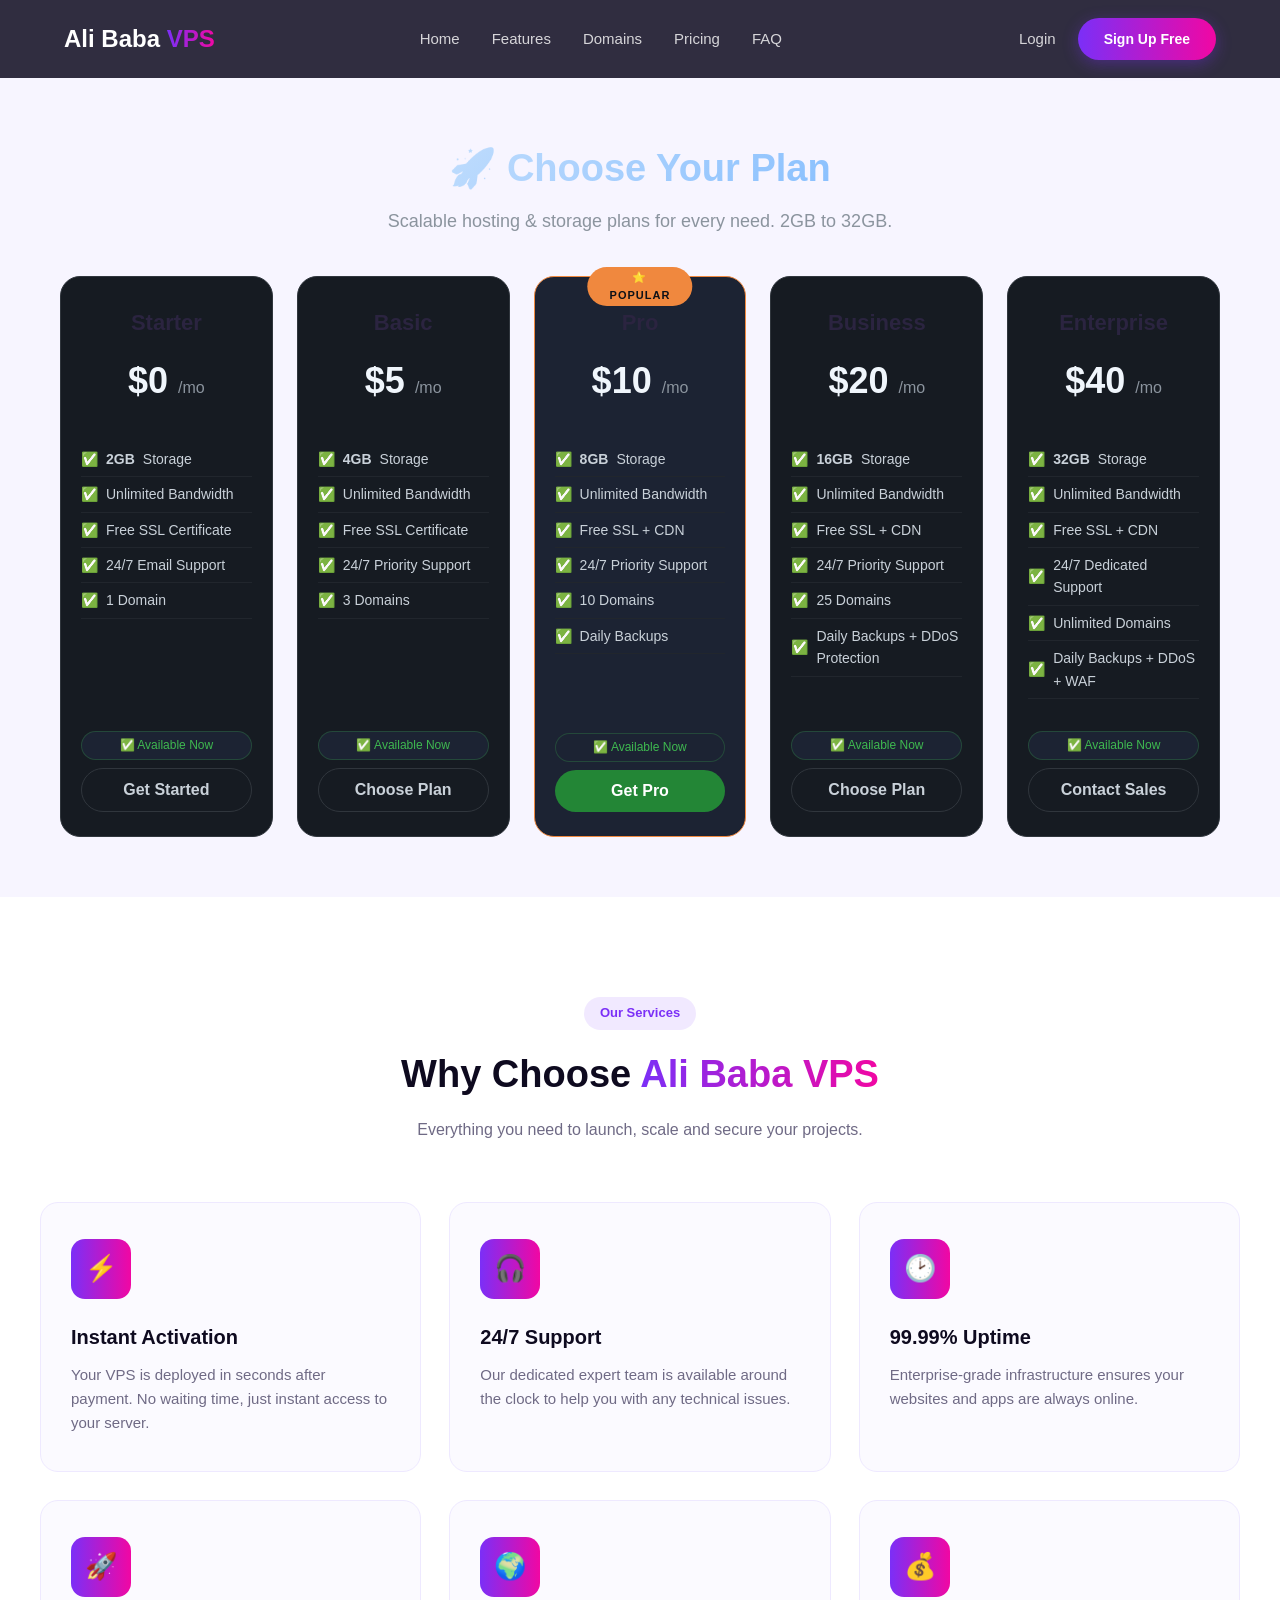
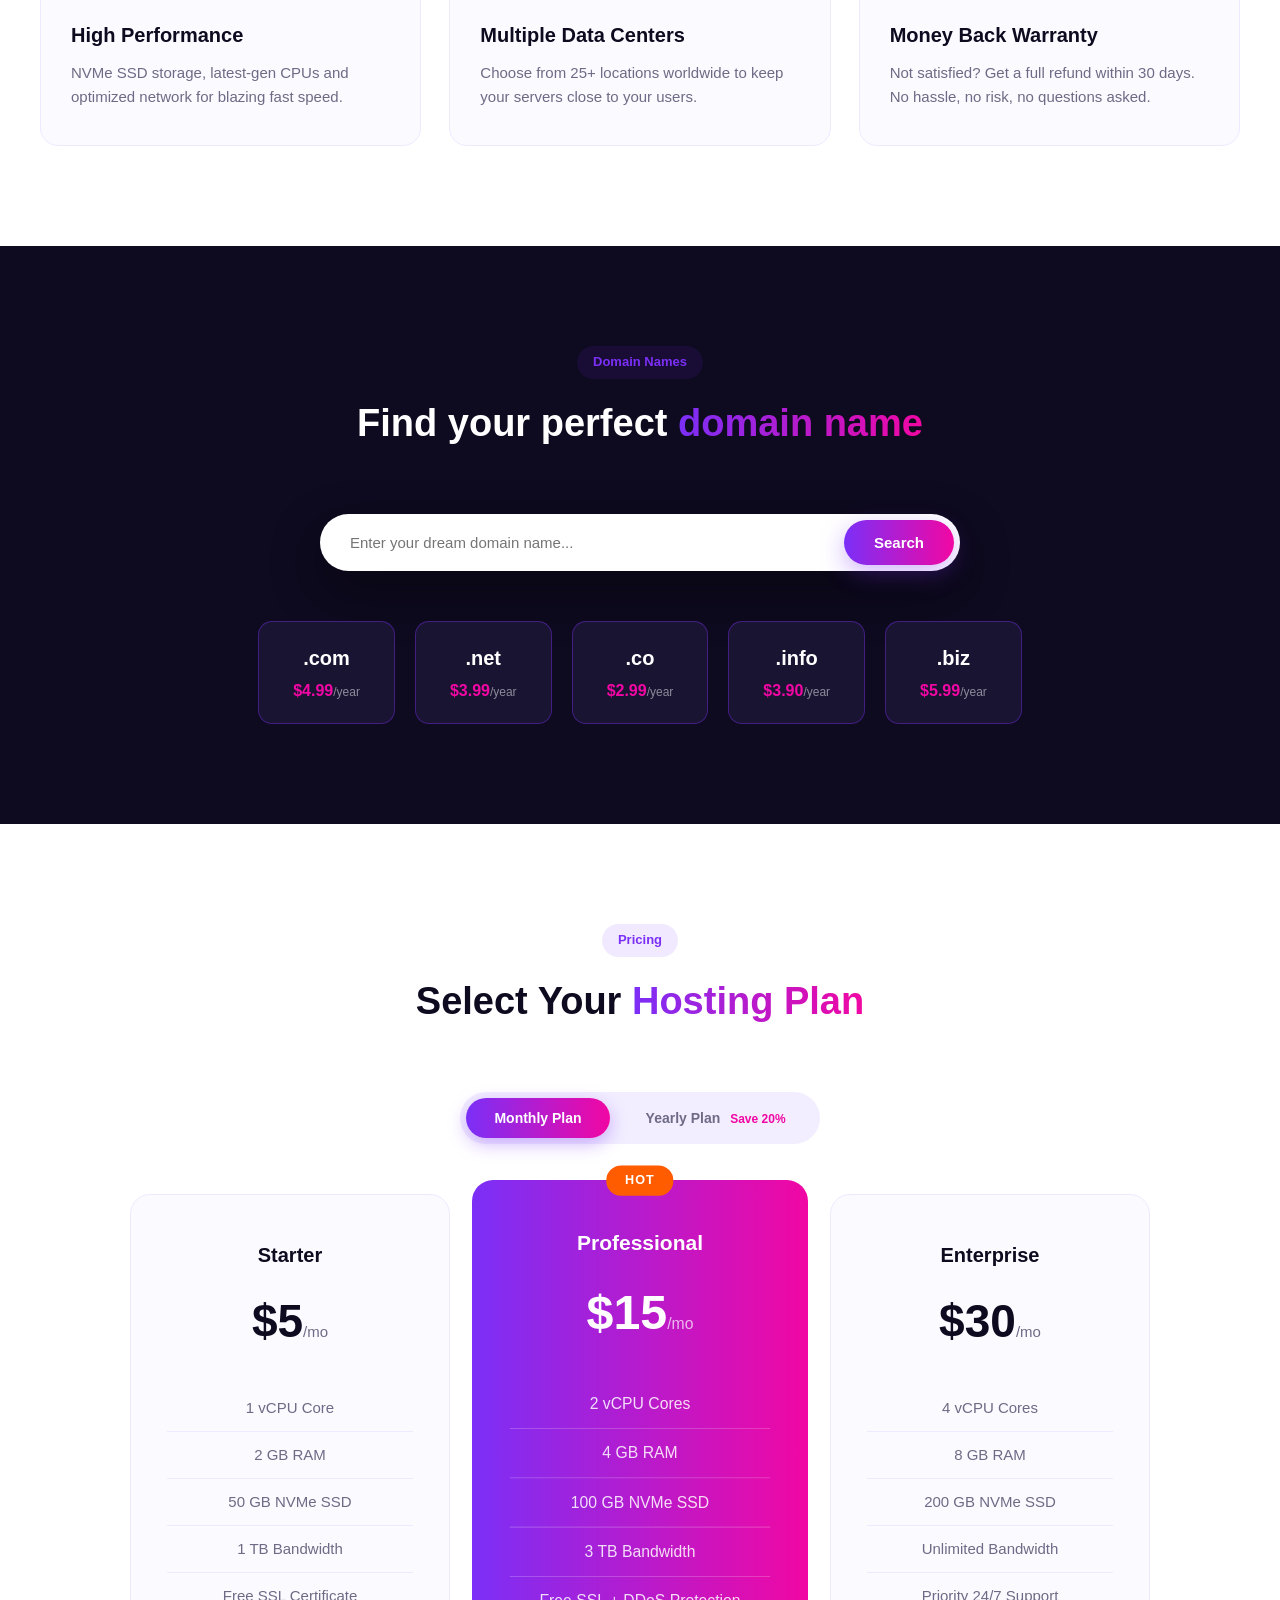
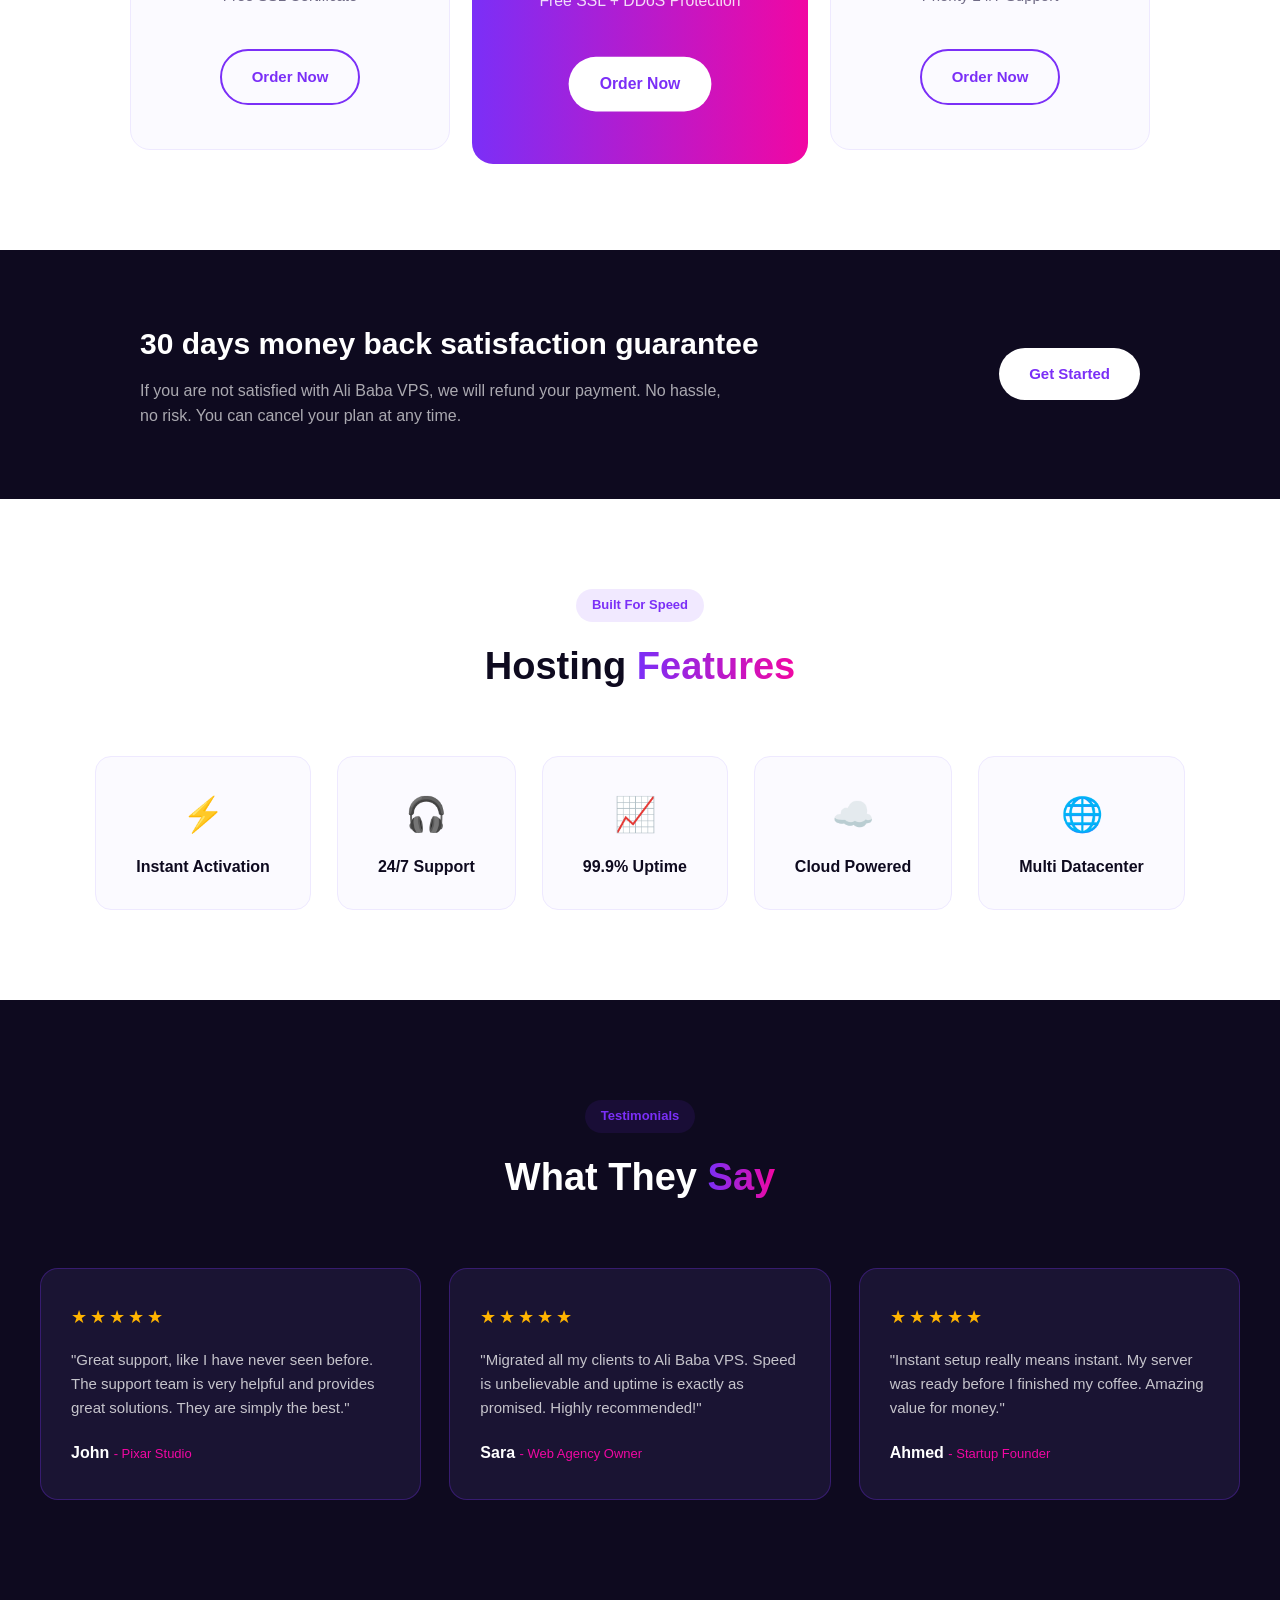
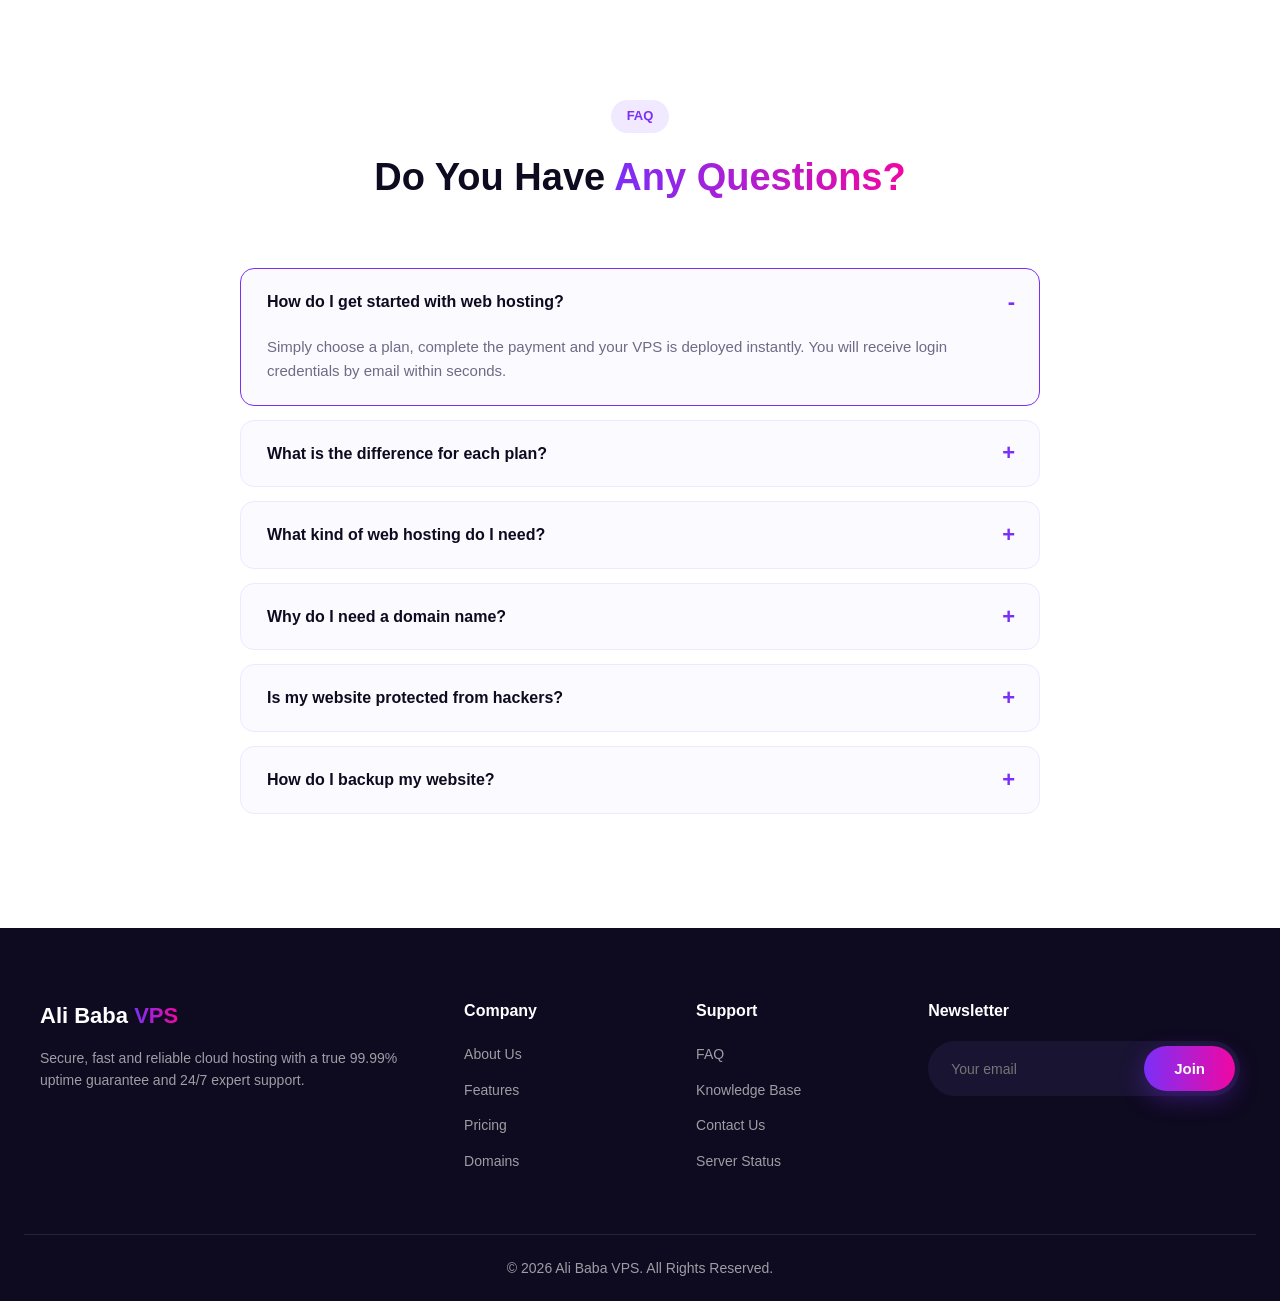
==== commit fc9f45de: "Add pricing page (2GB–32GB plans)" ====
--- a/pricing.html
+++ b/pricing.html
@@ -1,13 +1,9 @@
 <!DOCTYPE html>
 <html lang="en">
 <head>
-    <meta charset="UTF-8" />
-    <meta name="viewport" content="width=device-width, initial-scale=1.0" />
-    <title>Pricing | Ali Baba VPS</title>
-    
 <meta charset="UTF-8">
 <meta name="viewport" content="width=device-width, initial-scale=1.0">
-<title>Ali Baba VPS | Secure, Fast & Reliable Cloud Hosting</title>
+<title>Pricing | Ali Baba VPS</title>
 <meta name="description" content="Ali Baba VPS - Award winning VPS hosting with 99.99% uptime, 24/7 support and instant activation.">
 <link rel="preconnect" href="https://fonts.googleapis.com">
 <link href="https://fonts.googleapis.com/css2?family=Poppins:wght@300;400;500;600;700;800&display=swap" rel="stylesheet">
@@ -31,127 +27,16 @@
           "url": "https://ikramullahk09800.github.io/Ali-Baba/"
         }
         </script>
-    
-    
-    
-                    <style>
-                        .plan-card {
-                            background: #161b22;
-                            border: 1px solid #30363d;
-                            border-radius: 20px;
-                            padding: 28px 20px 24px;
-                            text-align: center;
-                            transition: 0.25s ease;
-                            display: flex;
-                            flex-direction: column;
-                        }
-                        .plan-card:hover {
-                            border-color: #58a6ff;
-                            transform: translateY(-6px);
-                            box-shadow: 0 20px 40px -12px rgba(0,0,0,0.6);
-                        }
-                        .plan-card.featured {
-                            border-color: #f0883e;
-                            background: #1c2333;
-                            position: relative;
-                        }
-                        .plan-card.featured::before {
-                            content: "⭐ POPULAR";
-                            position: absolute;
-                            top: -10px;
-                            left: 50%;
-                            transform: translateX(-50%);
-                            background: #f0883e;
-                            color: #0d1117;
-                            font-size: 11px;
-                            font-weight: 700;
-                            padding: 2px 18px;
-                            border-radius: 30px;
-                            letter-spacing: 1px;
-                        }
-                        .plan-name {
-                            font-size: 22px;
-                            font-weight: 700;
-                        }
-                        .plan-price {
-                            font-size: 36px;
-                            font-weight: 800;
-                            margin: 12px 0 16px;
-                            color: #f0f6fc;
-                        }
-                        .plan-price small {
-                            font-size: 16px;
-                            font-weight: 400;
-                            color: #8b949e;
-                        }
-                        .plan-features {
-                            list-style: none;
-                            text-align: left;
-                            margin: 16px 0 24px;
-                            flex: 1;
-                            padding: 0;
-                        }
-                        .plan-features li {
-                            padding: 6px 0;
-                            font-size: 14px;
-                            color: #c9d1d9;
-                            border-bottom: 1px solid #21262d;
-                            display: flex;
-                            align-items: center;
-                            gap: 8px;
-                        }
-                        .plan-features li::before {
-                            content: "✅";
-                            color: #3fb950;
-                            font-size: 14px;
-                        }
-                        .availability-badge {
-                            display: inline-block;
-                            background: #1c2333;
-                            padding: 4px 14px;
-                            border-radius: 30px;
-                            font-size: 12px;
-                            color: #3fb950;
-                            border: 1px solid #3fb95040;
-                            margin-top: 8px;
-                        }
-                        .btn-plan {
-                            background: #238636;
-                            color: white;
-                            border: none;
-                            padding: 12px 0;
-                            border-radius: 40px;
-                            font-weight: 600;
-                            font-size: 16px;
-                            cursor: pointer;
-                            transition: 0.15s;
-                            width: 100%;
-                            margin-top: 8px;
-                        }
-                        .btn-plan:hover {
-                            background: #2ea043;
-                        }
-                        .btn-plan.outline {
-                            background: transparent;
-                            border: 1px solid #30363d;
-                            color: #c9d1d9;
-                        }
-                        .btn-plan.outline:hover {
-                            border-color: #58a6ff;
-                            background: #0d1117;
-                        }
-                        /* Ensure body background if not defined */
-                        body { background: #0d1117; color: #c9d1d9; margin:0; padding:0; font-family: system-ui, sans-serif; }
-                    </style>
-                
-</head>
+    </head>
 <body>
-    <header>
+
+<header>
   <nav class="nav"> <a href="#home" class="logo">Ali Baba <span>VPS</span></a> <ul class="nav-links"> <li><a href="#home">Home</a></li> <li><a href="#features">Features</a></li> <li><a href="#domains">Domains</a></li> <li><a href="#pricing">Pricing</a></li> <li><a href="#faq">FAQ</a></li> <li></li>
 </ul> <div style="display:flex;align-items:center;gap:22px"><a href="login.html" style="color:rgba(255,255,255,.8);font-weight:500;font-size:15px;text-decoration:none">Login</a><a href="signup.html" style="background:linear-gradient(90deg,#7b2ff7,#f107a3);color:#fff;padding:10px 26px;border-radius:50px;font-weight:600;font-size:14px;text-decoration:none;box-shadow:0 4px 15px rgba(123,47,247,.35)">Sign Up Free</a></div></nav>
 </header>
-    
-                    <div class="pricing-container" style="max-width:1200px;margin:40px auto;padding:0 20px;">
+
+
+                    <section class="pricing-hero" style="padding:60px 20px;max-width:1200px;margin:0 auto;">
                         <h1 style="font-size:38px;text-align:center;background:linear-gradient(135deg,#f0f6fc,#58a6ff);-webkit-background-clip:text;-webkit-text-fill-color:transparent;margin-bottom:8px;">🚀 Choose Your Plan</h1>
                         <p style="text-align:center;color:#8b949e;font-size:18px;margin-bottom:40px;">Scalable hosting &amp; storage plans for every need. 2GB to 32GB.</p>
                         <div style="display:grid;grid-template-columns:repeat(auto-fit,minmax(200px,1fr));gap:24px;">
@@ -212,9 +97,235 @@
                         </div>
                     
                         </div>
-                    </div>
+                        <!-- Add extra styles inline to ensure cards look good even if index doesn't have them -->
+                        <style>
+                            .plan-card {
+                                background: #161b22;
+                                border: 1px solid #30363d;
+                                border-radius: 20px;
+                                padding: 28px 20px 24px;
+                                text-align: center;
+                                transition: 0.25s ease;
+                                display: flex;
+                                flex-direction: column;
+                            }
+                            .plan-card:hover {
+                                border-color: #58a6ff;
+                                transform: translateY(-6px);
+                                box-shadow: 0 20px 40px -12px rgba(0,0,0,0.6);
+                            }
+                            .plan-card.featured {
+                                border-color: #f0883e;
+                                background: #1c2333;
+                                position: relative;
+                            }
+                            .plan-card.featured::before {
+                                content: "⭐ POPULAR";
+                                position: absolute;
+                                top: -10px;
+                                left: 50%;
+                                transform: translateX(-50%);
+                                background: #f0883e;
+                                color: #0d1117;
+                                font-size: 11px;
+                                font-weight: 700;
+                                padding: 2px 18px;
+                                border-radius: 30px;
+                                letter-spacing: 1px;
+                            }
+                            .plan-name {
+                                font-size: 22px;
+                                font-weight: 700;
+                            }
+                            .plan-price {
+                                font-size: 36px;
+                                font-weight: 800;
+                                margin: 12px 0 16px;
+                                color: #f0f6fc;
+                            }
+                            .plan-price small {
+                                font-size: 16px;
+                                font-weight: 400;
+                                color: #8b949e;
+                            }
+                            .plan-features {
+                                list-style: none;
+                                text-align: left;
+                                margin: 16px 0 24px;
+                                flex: 1;
+                                padding: 0;
+                            }
+                            .plan-features li {
+                                padding: 6px 0;
+                                font-size: 14px;
+                                color: #c9d1d9;
+                                border-bottom: 1px solid #21262d;
+                                display: flex;
+                                align-items: center;
+                                gap: 8px;
+                            }
+                            .plan-features li::before {
+                                content: "✅";
+                                color: #3fb950;
+                                font-size: 14px;
+                            }
+                            .availability-badge {
+                                display: inline-block;
+                                background: #1c2333;
+                                padding: 4px 14px;
+                                border-radius: 30px;
+                                font-size: 12px;
+                                color: #3fb950;
+                                border: 1px solid #3fb95040;
+                                margin-top: 8px;
+                            }
+                            .btn-plan {
+                                background: #238636;
+                                color: white;
+                                border: none;
+                                padding: 12px 0;
+                                border-radius: 40px;
+                                font-weight: 600;
+                                font-size: 16px;
+                                cursor: pointer;
+                                transition: 0.15s;
+                                width: 100%;
+                                margin-top: 8px;
+                            }
+                            .btn-plan:hover {
+                                background: #2ea043;
+                            }
+                            .btn-plan.outline {
+                                background: transparent;
+                                border: 1px solid #30363d;
+                                color: #c9d1d9;
+                            }
+                            .btn-plan.outline:hover {
+                                border-color: #58a6ff;
+                                background: #0d1117;
+                            }
+                        </style>
+                    </section>
                 
-    <footer>
+
+<section class="features" id="features">
+  <div class="section-head">
+    <span class="tag">Our Services</span>
+    <h2>Why Choose <span class="grad">Ali Baba VPS</span></h2>
+    <p>Everything you need to launch, scale and secure your projects.</p>
+  </div>
+  <div class="cards">
+    <div class="card"><div class="icon">&#9889;</div><h3>Instant Activation</h3><p>Your VPS is deployed in seconds after payment. No waiting time, just instant access to your server.</p></div>
+    <div class="card"><div class="icon">&#127911;</div><h3>24/7 Support</h3><p>Our dedicated expert team is available around the clock to help you with any technical issues.</p></div>
+    <div class="card"><div class="icon">&#128337;</div><h3>99.99% Uptime</h3><p>Enterprise-grade infrastructure ensures your websites and apps are always online.</p></div>
+    <div class="card"><div class="icon">&#128640;</div><h3>High Performance</h3><p>NVMe SSD storage, latest-gen CPUs and optimized network for blazing fast speed.</p></div>
+    <div class="card"><div class="icon">&#127757;</div><h3>Multiple Data Centers</h3><p>Choose from 25+ locations worldwide to keep your servers close to your users.</p></div>
+    <div class="card"><div class="icon">&#128176;</div><h3>Money Back Warranty</h3><p>Not satisfied? Get a full refund within 30 days. No hassle, no risk, no questions asked.</p></div>
+  </div>
+</section>
+
+<section class="domains" id="domains">
+  <div class="section-head">
+    <span class="tag">Domain Names</span>
+    <h2>Find your perfect <span class="grad">domain name</span></h2>
+  </div>
+  <form class="domain-search" onsubmit="return false;">
+    <input type="text" placeholder="Enter your dream domain name...">
+    <button class="btn btn-primary" type="submit">Search</button>
+  </form>
+  <div class="domain-prices">
+    <div class="tld"><h4>.com</h4><p>$4.99<span>/year</span></p></div>
+    <div class="tld"><h4>.net</h4><p>$3.99<span>/year</span></p></div>
+    <div class="tld"><h4>.co</h4><p>$2.99<span>/year</span></p></div>
+    <div class="tld"><h4>.info</h4><p>$3.90<span>/year</span></p></div>
+    <div class="tld"><h4>.biz</h4><p>$5.99<span>/year</span></p></div>
+  </div>
+</section>
+
+<section class="pricing" id="pricing">
+  <div class="section-head">
+    <span class="tag">Pricing</span>
+    <h2>Select Your <span class="grad">Hosting Plan</span></h2>
+  </div>
+  <div class="billing-toggle">
+    <button class="toggle-btn active" data-billing="monthly">Monthly Plan</button>
+    <button class="toggle-btn" data-billing="yearly">Yearly Plan <em>Save 20%</em></button>
+  </div>
+  <div class="pricing-cards">
+    <div class="price-card">
+      <h3>Starter</h3>
+      <div class="price">$<span class="amount" data-monthly="5" data-yearly="4">5</span><span class="per">/mo</span></div>
+      <ul><li>1 vCPU Core</li><li>2 GB RAM</li><li>50 GB NVMe SSD</li><li>1 TB Bandwidth</li><li>Free SSL Certificate</li></ul>
+      <a href="#" class="btn btn-outline">Order Now</a>
+    </div>
+    <div class="price-card popular">
+      <span class="badge">HOT</span>
+      <h3>Professional</h3>
+      <div class="price">$<span class="amount" data-monthly="15" data-yearly="12">15</span><span class="per">/mo</span></div>
+      <ul><li>2 vCPU Cores</li><li>4 GB RAM</li><li>100 GB NVMe SSD</li><li>3 TB Bandwidth</li><li>Free SSL + DDoS Protection</li></ul>
+      <a href="#" class="btn btn-white">Order Now</a>
+    </div>
+    <div class="price-card">
+      <h3>Enterprise</h3>
+      <div class="price">$<span class="amount" data-monthly="30" data-yearly="24">30</span><span class="per">/mo</span></div>
+      <ul><li>4 vCPU Cores</li><li>8 GB RAM</li><li>200 GB NVMe SSD</li><li>Unlimited Bandwidth</li><li>Priority 24/7 Support</li></ul>
+      <a href="#" class="btn btn-outline">Order Now</a>
+    </div>
+  </div>
+</section>
+
+<section class="guarantee">
+  <div class="guarantee-inner">
+    <div>
+      <h2>30 days money back satisfaction guarantee</h2>
+      <p>If you are not satisfied with Ali Baba VPS, we will refund your payment. No hassle, no risk. You can cancel your plan at any time.</p>
+    </div>
+    <a href="#pricing" class="btn btn-white">Get Started</a>
+  </div>
+</section>
+
+<section class="speed">
+  <div class="section-head">
+    <span class="tag">Built For Speed</span>
+    <h2>Hosting <span class="grad">Features</span></h2>
+  </div>
+  <div class="speed-list">
+    <div class="speed-item"><div class="s-icon">&#9889;</div><p>Instant Activation</p></div>
+    <div class="speed-item"><div class="s-icon">&#127911;</div><p>24/7 Support</p></div>
+    <div class="speed-item"><div class="s-icon">&#128200;</div><p>99.9% Uptime</p></div>
+    <div class="speed-item"><div class="s-icon">&#9729;&#65039;</div><p>Cloud Powered</p></div>
+    <div class="speed-item"><div class="s-icon">&#127760;</div><p>Multi Datacenter</p></div>
+  </div>
+</section>
+
+<section class="testimonials">
+  <div class="section-head">
+    <span class="tag">Testimonials</span>
+    <h2>What They <span class="grad">Say</span></h2>
+  </div>
+  <div class="t-cards">
+    <div class="t-card"><div class="stars">&#9733;&#9733;&#9733;&#9733;&#9733;</div><p>"Great support, like I have never seen before. The support team is very helpful and provides great solutions. They are simply the best."</p><h4>John <span>- Pixar Studio</span></h4></div>
+    <div class="t-card"><div class="stars">&#9733;&#9733;&#9733;&#9733;&#9733;</div><p>"Migrated all my clients to Ali Baba VPS. Speed is unbelievable and uptime is exactly as promised. Highly recommended!"</p><h4>Sara <span>- Web Agency Owner</span></h4></div>
+    <div class="t-card"><div class="stars">&#9733;&#9733;&#9733;&#9733;&#9733;</div><p>"Instant setup really means instant. My server was ready before I finished my coffee. Amazing value for money."</p><h4>Ahmed <span>- Startup Founder</span></h4></div>
+  </div>
+</section>
+
+<section class="faq" id="faq">
+  <div class="section-head">
+    <span class="tag">FAQ</span>
+    <h2>Do You Have <span class="grad">Any Questions?</span></h2>
+  </div>
+  <div class="faq-list">
+    <details open><summary>How do I get started with web hosting?</summary><p>Simply choose a plan, complete the payment and your VPS is deployed instantly. You will receive login credentials by email within seconds.</p></details>
+    <details><summary>What is the difference for each plan?</summary><p>Each plan differs in vCPU cores, RAM, NVMe storage and bandwidth. Higher plans include more resources and priority support.</p></details>
+    <details><summary>What kind of web hosting do I need?</summary><p>For small websites the Starter plan is perfect. For business apps and growing traffic we recommend Professional or Enterprise.</p></details>
+    <details><summary>Why do I need a domain name?</summary><p>A domain name is your address on the internet. It makes your website easy to find and builds trust with your visitors.</p></details>
+    <details><summary>Is my website protected from hackers?</summary><p>Yes. Every VPS includes free DDoS protection, firewall options and free SSL certificates to keep your data secure.</p></details>
+    <details><summary>How do I backup my website?</summary><p>You can create automatic backups from your control panel, or our team can set up scheduled backups for you on request.</p></details>
+  </div>
+</section>
+
+<footer>
   <div class="footer-grid">
     <div>
       <a href="#home" class="logo footer-logo">Ali Baba <span>VPS</span></a>
@@ -238,5 +349,18 @@
   </div>
   <div class="footer-bottom"><p>&copy; 2026 Ali Baba VPS. All Rights Reserved.</p></div>
 </footer>
+
+<script>
+document.querySelectorAll('.toggle-btn').forEach(function(btn){
+  btn.addEventListener('click', function(){
+    document.querySelectorAll('.toggle-btn').forEach(function(b){ b.classList.remove('active'); });
+    btn.classList.add('active');
+    var billing = btn.getAttribute('data-billing');
+    document.querySelectorAll('.amount').forEach(function(a){
+      a.textContent = a.getAttribute('data-' + billing);
+    });
+  });
+});
+</script>
 </body>
 </html>
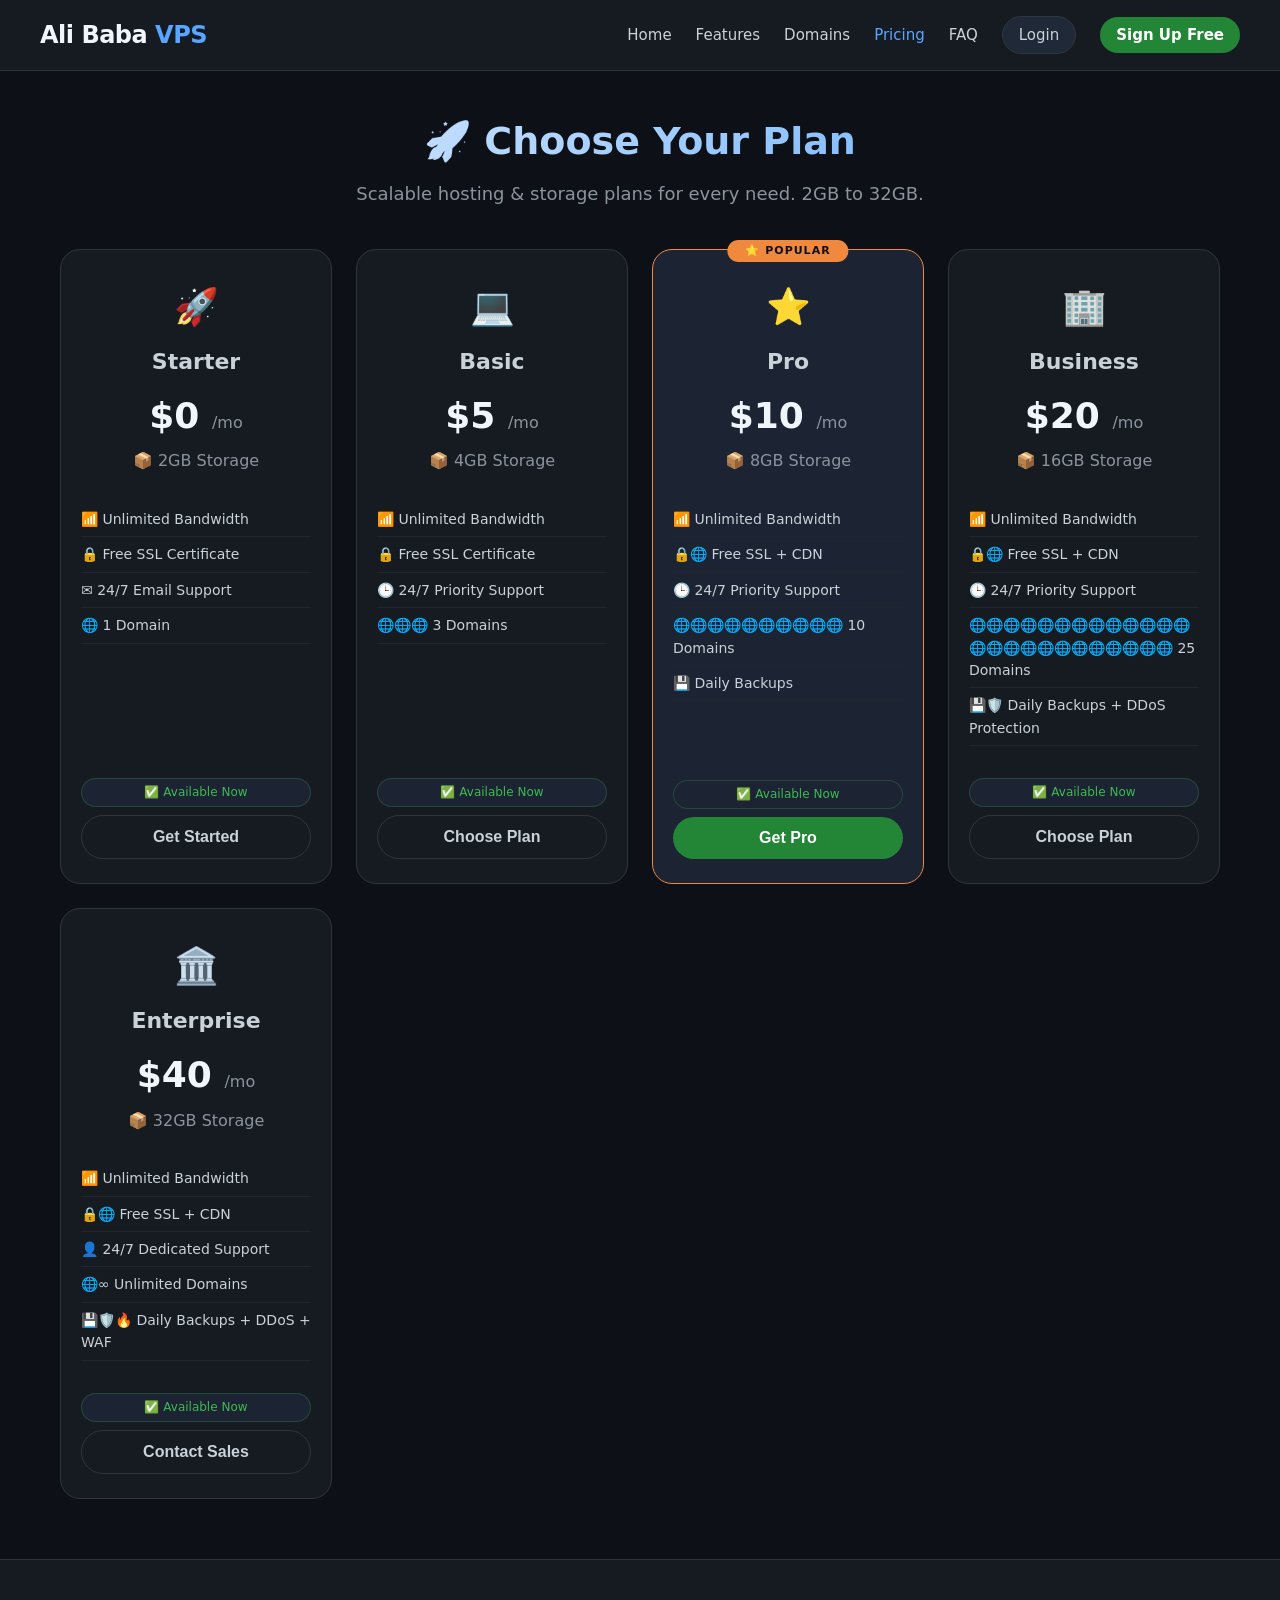
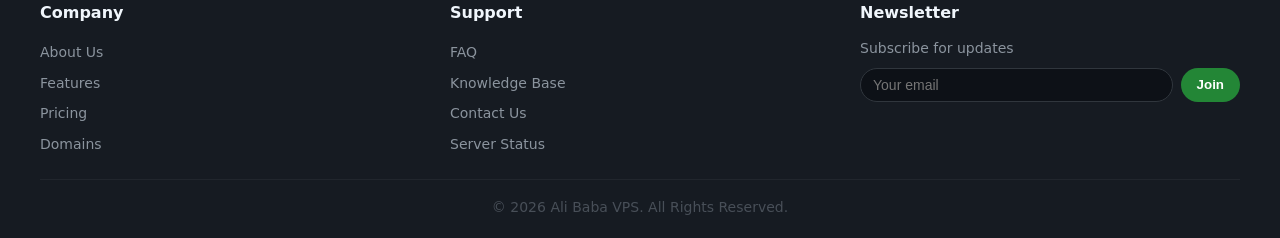
==== commit 962f7ba7: "Add pricing page with correct design and icons" ====
--- a/pricing.html
+++ b/pricing.html
@@ -1,366 +1,391 @@
 <!DOCTYPE html>
 <html lang="en">
 <head>
-<meta charset="UTF-8">
-<meta name="viewport" content="width=device-width, initial-scale=1.0">
-<title>Pricing | Ali Baba VPS</title>
-<meta name="description" content="Ali Baba VPS - Award winning VPS hosting with 99.99% uptime, 24/7 support and instant activation.">
-<link rel="preconnect" href="https://fonts.googleapis.com">
-<link href="https://fonts.googleapis.com/css2?family=Poppins:wght@300;400;500;600;700;800&display=swap" rel="stylesheet">
-<link rel="stylesheet" href="style.css">
+    <meta charset="UTF-8" />
+    <meta name="viewport" content="width=device-width, initial-scale=1.0" />
+    <title>Pricing | Ali Baba VPS</title>
+    <style>
+        * {
+            margin: 0;
+            padding: 0;
+            box-sizing: border-box;
+        }
+        body {
+            font-family: system-ui, -apple-system, 'Segoe UI', Roboto, sans-serif;
+            background: #0d1117;
+            color: #c9d1d9;
+            line-height: 1.6;
+        }
+        /* Header styles from your site */
+        header {
+            background: #161b22;
+            padding: 16px 40px;
+            border-bottom: 1px solid #30363d;
+            display: flex;
+            align-items: center;
+            justify-content: space-between;
+            flex-wrap: wrap;
+        }
+        .logo {
+            font-size: 24px;
+            font-weight: 700;
+            color: #f0f6fc;
+            letter-spacing: -0.5px;
+        }
+        .logo span {
+            color: #58a6ff;
+        }
+        nav {
+            display: flex;
+            gap: 24px;
+            align-items: center;
+            flex-wrap: wrap;
+        }
+        nav a {
+            color: #c9d1d9;
+            text-decoration: none;
+            font-size: 15px;
+            font-weight: 500;
+            transition: 0.15s;
+        }
+        nav a:hover {
+            color: #58a6ff;
+        }
+        nav .login {
+            background: #1f2937;
+            padding: 6px 16px;
+            border-radius: 40px;
+            border: 1px solid #30363d;
+        }
+        nav .signup {
+            background: #238636;
+            padding: 6px 16px;
+            border-radius: 40px;
+            color: white;
+            font-weight: 600;
+        }
+        nav .signup:hover {
+            background: #2ea043;
+            color: white;
+        }
+        /* Pricing section */
+        .pricing-hero {
+            max-width: 1200px;
+            margin: 40px auto;
+            padding: 0 20px;
+        }
+        .pricing-title {
+            font-size: 38px;
+            text-align: center;
+            background: linear-gradient(135deg, #f0f6fc, #58a6ff);
+            -webkit-background-clip: text;
+            -webkit-text-fill-color: transparent;
+            margin-bottom: 8px;
+        }
+        .pricing-subtitle {
+            text-align: center;
+            color: #8b949e;
+            font-size: 18px;
+            margin-bottom: 40px;
+        }
+        .pricing-grid {
+            display: grid;
+            grid-template-columns: repeat(auto-fit, minmax(220px, 1fr));
+            gap: 24px;
+        }
+        .plan-card {
+            background: #161b22;
+            border: 1px solid #30363d;
+            border-radius: 20px;
+            padding: 28px 20px 24px;
+            text-align: center;
+            transition: 0.25s ease;
+            display: flex;
+            flex-direction: column;
+        }
+        .plan-card:hover {
+            border-color: #58a6ff;
+            transform: translateY(-6px);
+            box-shadow: 0 20px 40px -12px rgba(0,0,0,0.6);
+        }
+        .plan-card.featured {
+            border-color: #f0883e;
+            background: #1c2333;
+            position: relative;
+        }
+        .plan-card.featured::before {
+            content: "⭐ POPULAR";
+            position: absolute;
+            top: -10px;
+            left: 50%;
+            transform: translateX(-50%);
+            background: #f0883e;
+            color: #0d1117;
+            font-size: 11px;
+            font-weight: 700;
+            padding: 2px 18px;
+            border-radius: 30px;
+            letter-spacing: 1px;
+        }
+        .plan-icon {
+            font-size: 36px;
+            margin-bottom: 8px;
+        }
+        .plan-name {
+            font-size: 22px;
+            font-weight: 700;
+        }
+        .plan-price {
+            font-size: 36px;
+            font-weight: 800;
+            margin: 8px 0 4px;
+            color: #f0f6fc;
+        }
+        .plan-price small {
+            font-size: 16px;
+            font-weight: 400;
+            color: #8b949e;
+        }
+        .plan-storage {
+            font-size: 16px;
+            color: #8b949e;
+            margin-bottom: 12px;
+        }
+        .plan-features {
+            list-style: none;
+            text-align: left;
+            margin: 16px 0 24px;
+            flex: 1;
+            padding: 0;
+        }
+        .plan-features li {
+            padding: 6px 0;
+            font-size: 14px;
+            color: #c9d1d9;
+            border-bottom: 1px solid #21262d;
+            display: flex;
+            align-items: center;
+            gap: 8px;
+        }
+        .availability-badge {
+            display: inline-block;
+            background: #1c2333;
+            padding: 4px 14px;
+            border-radius: 30px;
+            font-size: 12px;
+            color: #3fb950;
+            border: 1px solid #3fb95040;
+            margin-top: 8px;
+        }
+        .btn-plan {
+            background: #238636;
+            color: white;
+            border: none;
+            padding: 12px 0;
+            border-radius: 40px;
+            font-weight: 600;
+            font-size: 16px;
+            cursor: pointer;
+            transition: 0.15s;
+            width: 100%;
+            margin-top: 8px;
+        }
+        .btn-plan:hover {
+            background: #2ea043;
+        }
+        .btn-plan.outline {
+            background: transparent;
+            border: 1px solid #30363d;
+            color: #c9d1d9;
+        }
+        .btn-plan.outline:hover {
+            border-color: #58a6ff;
+            background: #0d1117;
+        }
+        /* Footer styles */
+        footer {
+            background: #161b22;
+            border-top: 1px solid #30363d;
+            padding: 40px 40px 20px;
+            margin-top: 60px;
+        }
+        .footer-grid {
+            max-width: 1200px;
+            margin: 0 auto;
+            display: grid;
+            grid-template-columns: repeat(auto-fit, minmax(180px, 1fr));
+            gap: 30px;
+        }
+        .footer-col h4 {
+            color: #f0f6fc;
+            font-size: 16px;
+            margin-bottom: 12px;
+        }
+        .footer-col a {
+            display: block;
+            color: #8b949e;
+            text-decoration: none;
+            font-size: 14px;
+            padding: 4px 0;
+        }
+        .footer-col a:hover {
+            color: #58a6ff;
+        }
+        .footer-col .newsletter {
+            display: flex;
+            gap: 8px;
+            margin-top: 8px;
+        }
+        .footer-col .newsletter input {
+            flex: 1;
+            padding: 8px 12px;
+            border-radius: 30px;
+            border: 1px solid #30363d;
+            background: #0d1117;
+            color: #c9d1d9;
+            font-size: 14px;
+        }
+        .footer-col .newsletter button {
+            background: #238636;
+            border: none;
+            padding: 8px 16px;
+            border-radius: 30px;
+            color: white;
+            font-weight: 600;
+            cursor: pointer;
+        }
+        .footer-col .newsletter button:hover {
+            background: #2ea043;
+        }
+        .footer-bottom {
+            max-width: 1200px;
+            margin: 20px auto 0;
+            border-top: 1px solid #21262d;
+            padding-top: 16px;
+            font-size: 14px;
+            color: #484f58;
+            text-align: center;
+        }
+        @media (max-width: 640px) {
+            header { flex-direction: column; gap: 12px; }
+            nav { justify-content: center; }
+            .pricing-grid { grid-template-columns: 1fr; }
+        }
+    </style>
+</head>
+<body>
+    <!-- Header as per your screenshot -->
+    <header>
+        <div class="logo">Ali Baba <span>VPS</span></div>
+        <nav>
+            <a href="index.html">Home</a>
+            <a href="#">Features</a>
+            <a href="#">Domains</a>
+            <a href="pricing.html" style="color:#58a6ff;">Pricing</a>
+            <a href="#">FAQ</a>
+            <a href="#" class="login">Login</a>
+            <a href="#" class="signup">Sign Up Free</a>
+        </nav>
+    </header>
 
-        <meta property="og:title" content="Ali Baba Store" />
-        <meta property="og:description" content="Ali Baba Store ÃÂ¢ÃÂÃÂ Buy quality products online at best prices. Fast delivery & secure checkout." />
-        <meta property="og:type" content="website" />
-        <meta property="og:url" content="https://ikramullahk09800.github.io/Ali-Baba/" />
-        <meta property="og:image" content="https://ikramullahk09800.github.io/Ali-Baba/og-image.jpg" />
-        <meta name="twitter:card" content="summary_large_image" />
-        <meta name="twitter:title" content="Ali Baba Store" />
-        <meta name="twitter:description" content="Ali Baba Store ÃÂ¢ÃÂÃÂ Buy quality products online at best prices. Fast delivery & secure checkout." />
-        <link rel="canonical" href="https://ikramullahk09800.github.io/Ali-Baba/index.html" />
-        <script type="application/ld+json">
-        {
-          "@context": "https://schema.org",
-          "@type": "WebSite",
-          "name": "Ali Baba Store",
-          "description": "Ali Baba Store ÃÂ¢ÃÂÃÂ Buy quality products online at best prices. Fast delivery & secure checkout.",
-          "url": "https://ikramullahk09800.github.io/Ali-Baba/"
-        }
-        </script>
-    </head>
-<body>
-
-<header>
-  <nav class="nav"> <a href="#home" class="logo">Ali Baba <span>VPS</span></a> <ul class="nav-links"> <li><a href="#home">Home</a></li> <li><a href="#features">Features</a></li> <li><a href="#domains">Domains</a></li> <li><a href="#pricing">Pricing</a></li> <li><a href="#faq">FAQ</a></li> <li></li>
-</ul> <div style="display:flex;align-items:center;gap:22px"><a href="login.html" style="color:rgba(255,255,255,.8);font-weight:500;font-size:15px;text-decoration:none">Login</a><a href="signup.html" style="background:linear-gradient(90deg,#7b2ff7,#f107a3);color:#fff;padding:10px 26px;border-radius:50px;font-weight:600;font-size:14px;text-decoration:none;box-shadow:0 4px 15px rgba(123,47,247,.35)">Sign Up Free</a></div></nav>
-</header>
-
-
-                    <section class="pricing-hero" style="padding:60px 20px;max-width:1200px;margin:0 auto;">
-                        <h1 style="font-size:38px;text-align:center;background:linear-gradient(135deg,#f0f6fc,#58a6ff);-webkit-background-clip:text;-webkit-text-fill-color:transparent;margin-bottom:8px;">🚀 Choose Your Plan</h1>
-                        <p style="text-align:center;color:#8b949e;font-size:18px;margin-bottom:40px;">Scalable hosting &amp; storage plans for every need. 2GB to 32GB.</p>
-                        <div style="display:grid;grid-template-columns:repeat(auto-fit,minmax(200px,1fr));gap:24px;">
-                            
+    <!-- Pricing Section -->
+    <section class="pricing-hero">
+        <h1 class="pricing-title">🚀 Choose Your Plan</h1>
+        <p class="pricing-subtitle">Scalable hosting &amp; storage plans for every need. 2GB to 32GB.</p>
+        <div class="pricing-grid">
+            
                         <div class="plan-card ">
+                            <div class="plan-icon">🚀</div>
                             <div class="plan-name">Starter</div>
                             <div class="plan-price">$0 <small>/mo</small></div>
-                            <ul class="plan-features">
-                                <li><strong>2GB</strong> Storage</li>
-                                <li>Unlimited Bandwidth</li><li>Free SSL Certificate</li><li>24/7 Email Support</li><li>1 Domain</li>
+                            <div class="plan-storage">📦 2GB Storage</div>
+                            <ul class="plan-features">
+                                <li>📶 Unlimited Bandwidth</li><li>🔒 Free SSL Certificate</li><li>✉️ 24/7 Email Support</li><li>🌐 1 Domain</li>
                             </ul>
                             <span class="availability-badge">✅ Available Now</span>
                             <button class="btn-plan outline">Get Started</button>
                         </div>
                     
                         <div class="plan-card ">
+                            <div class="plan-icon">💻</div>
                             <div class="plan-name">Basic</div>
                             <div class="plan-price">$5 <small>/mo</small></div>
-                            <ul class="plan-features">
-                                <li><strong>4GB</strong> Storage</li>
-                                <li>Unlimited Bandwidth</li><li>Free SSL Certificate</li><li>24/7 Priority Support</li><li>3 Domains</li>
+                            <div class="plan-storage">📦 4GB Storage</div>
+                            <ul class="plan-features">
+                                <li>📶 Unlimited Bandwidth</li><li>🔒 Free SSL Certificate</li><li>🕒 24/7 Priority Support</li><li>🌐🌐🌐 3 Domains</li>
                             </ul>
                             <span class="availability-badge">✅ Available Now</span>
                             <button class="btn-plan outline">Choose Plan</button>
                         </div>
                     
                         <div class="plan-card featured">
+                            <div class="plan-icon">⭐</div>
                             <div class="plan-name">Pro</div>
                             <div class="plan-price">$10 <small>/mo</small></div>
-                            <ul class="plan-features">
-                                <li><strong>8GB</strong> Storage</li>
-                                <li>Unlimited Bandwidth</li><li>Free SSL + CDN</li><li>24/7 Priority Support</li><li>10 Domains</li><li>Daily Backups</li>
+                            <div class="plan-storage">📦 8GB Storage</div>
+                            <ul class="plan-features">
+                                <li>📶 Unlimited Bandwidth</li><li>🔒🌐 Free SSL + CDN</li><li>🕒 24/7 Priority Support</li><li>🌐🌐🌐🌐🌐🌐🌐🌐🌐🌐 10 Domains</li><li>💾 Daily Backups</li>
                             </ul>
                             <span class="availability-badge">✅ Available Now</span>
                             <button class="btn-plan ">Get Pro</button>
                         </div>
                     
                         <div class="plan-card ">
+                            <div class="plan-icon">🏢</div>
                             <div class="plan-name">Business</div>
                             <div class="plan-price">$20 <small>/mo</small></div>
-                            <ul class="plan-features">
-                                <li><strong>16GB</strong> Storage</li>
-                                <li>Unlimited Bandwidth</li><li>Free SSL + CDN</li><li>24/7 Priority Support</li><li>25 Domains</li><li>Daily Backups + DDoS Protection</li>
+                            <div class="plan-storage">📦 16GB Storage</div>
+                            <ul class="plan-features">
+                                <li>📶 Unlimited Bandwidth</li><li>🔒🌐 Free SSL + CDN</li><li>🕒 24/7 Priority Support</li><li>🌐🌐🌐🌐🌐🌐🌐🌐🌐🌐🌐🌐🌐🌐🌐🌐🌐🌐🌐🌐🌐🌐🌐🌐🌐 25 Domains</li><li>💾🛡️ Daily Backups + DDoS Protection</li>
                             </ul>
                             <span class="availability-badge">✅ Available Now</span>
                             <button class="btn-plan outline">Choose Plan</button>
                         </div>
                     
                         <div class="plan-card ">
+                            <div class="plan-icon">🏛️</div>
                             <div class="plan-name">Enterprise</div>
                             <div class="plan-price">$40 <small>/mo</small></div>
-                            <ul class="plan-features">
-                                <li><strong>32GB</strong> Storage</li>
-                                <li>Unlimited Bandwidth</li><li>Free SSL + CDN</li><li>24/7 Dedicated Support</li><li>Unlimited Domains</li><li>Daily Backups + DDoS + WAF</li>
+                            <div class="plan-storage">📦 32GB Storage</div>
+                            <ul class="plan-features">
+                                <li>📶 Unlimited Bandwidth</li><li>🔒🌐 Free SSL + CDN</li><li>👤 24/7 Dedicated Support</li><li>🌐∞ Unlimited Domains</li><li>💾🛡️🔥 Daily Backups + DDoS + WAF</li>
                             </ul>
                             <span class="availability-badge">✅ Available Now</span>
                             <button class="btn-plan outline">Contact Sales</button>
                         </div>
                     
-                        </div>
-                        <!-- Add extra styles inline to ensure cards look good even if index doesn't have them -->
-                        <style>
-                            .plan-card {
-                                background: #161b22;
-                                border: 1px solid #30363d;
-                                border-radius: 20px;
-                                padding: 28px 20px 24px;
-                                text-align: center;
-                                transition: 0.25s ease;
-                                display: flex;
-                                flex-direction: column;
-                            }
-                            .plan-card:hover {
-                                border-color: #58a6ff;
-                                transform: translateY(-6px);
-                                box-shadow: 0 20px 40px -12px rgba(0,0,0,0.6);
-                            }
-                            .plan-card.featured {
-                                border-color: #f0883e;
-                                background: #1c2333;
-                                position: relative;
-                            }
-                            .plan-card.featured::before {
-                                content: "⭐ POPULAR";
-                                position: absolute;
-                                top: -10px;
-                                left: 50%;
-                                transform: translateX(-50%);
-                                background: #f0883e;
-                                color: #0d1117;
-                                font-size: 11px;
-                                font-weight: 700;
-                                padding: 2px 18px;
-                                border-radius: 30px;
-                                letter-spacing: 1px;
-                            }
-                            .plan-name {
-                                font-size: 22px;
-                                font-weight: 700;
-                            }
-                            .plan-price {
-                                font-size: 36px;
-                                font-weight: 800;
-                                margin: 12px 0 16px;
-                                color: #f0f6fc;
-                            }
-                            .plan-price small {
-                                font-size: 16px;
-                                font-weight: 400;
-                                color: #8b949e;
-                            }
-                            .plan-features {
-                                list-style: none;
-                                text-align: left;
-                                margin: 16px 0 24px;
-                                flex: 1;
-                                padding: 0;
-                            }
-                            .plan-features li {
-                                padding: 6px 0;
-                                font-size: 14px;
-                                color: #c9d1d9;
-                                border-bottom: 1px solid #21262d;
-                                display: flex;
-                                align-items: center;
-                                gap: 8px;
-                            }
-                            .plan-features li::before {
-                                content: "✅";
-                                color: #3fb950;
-                                font-size: 14px;
-                            }
-                            .availability-badge {
-                                display: inline-block;
-                                background: #1c2333;
-                                padding: 4px 14px;
-                                border-radius: 30px;
-                                font-size: 12px;
-                                color: #3fb950;
-                                border: 1px solid #3fb95040;
-                                margin-top: 8px;
-                            }
-                            .btn-plan {
-                                background: #238636;
-                                color: white;
-                                border: none;
-                                padding: 12px 0;
-                                border-radius: 40px;
-                                font-weight: 600;
-                                font-size: 16px;
-                                cursor: pointer;
-                                transition: 0.15s;
-                                width: 100%;
-                                margin-top: 8px;
-                            }
-                            .btn-plan:hover {
-                                background: #2ea043;
-                            }
-                            .btn-plan.outline {
-                                background: transparent;
-                                border: 1px solid #30363d;
-                                color: #c9d1d9;
-                            }
-                            .btn-plan.outline:hover {
-                                border-color: #58a6ff;
-                                background: #0d1117;
-                            }
-                        </style>
-                    </section>
-                
+        </div>
+    </section>
 
-<section class="features" id="features">
-  <div class="section-head">
-    <span class="tag">Our Services</span>
-    <h2>Why Choose <span class="grad">Ali Baba VPS</span></h2>
-    <p>Everything you need to launch, scale and secure your projects.</p>
-  </div>
-  <div class="cards">
-    <div class="card"><div class="icon">&#9889;</div><h3>Instant Activation</h3><p>Your VPS is deployed in seconds after payment. No waiting time, just instant access to your server.</p></div>
-    <div class="card"><div class="icon">&#127911;</div><h3>24/7 Support</h3><p>Our dedicated expert team is available around the clock to help you with any technical issues.</p></div>
-    <div class="card"><div class="icon">&#128337;</div><h3>99.99% Uptime</h3><p>Enterprise-grade infrastructure ensures your websites and apps are always online.</p></div>
-    <div class="card"><div class="icon">&#128640;</div><h3>High Performance</h3><p>NVMe SSD storage, latest-gen CPUs and optimized network for blazing fast speed.</p></div>
-    <div class="card"><div class="icon">&#127757;</div><h3>Multiple Data Centers</h3><p>Choose from 25+ locations worldwide to keep your servers close to your users.</p></div>
-    <div class="card"><div class="icon">&#128176;</div><h3>Money Back Warranty</h3><p>Not satisfied? Get a full refund within 30 days. No hassle, no risk, no questions asked.</p></div>
-  </div>
-</section>
-
-<section class="domains" id="domains">
-  <div class="section-head">
-    <span class="tag">Domain Names</span>
-    <h2>Find your perfect <span class="grad">domain name</span></h2>
-  </div>
-  <form class="domain-search" onsubmit="return false;">
-    <input type="text" placeholder="Enter your dream domain name...">
-    <button class="btn btn-primary" type="submit">Search</button>
-  </form>
-  <div class="domain-prices">
-    <div class="tld"><h4>.com</h4><p>$4.99<span>/year</span></p></div>
-    <div class="tld"><h4>.net</h4><p>$3.99<span>/year</span></p></div>
-    <div class="tld"><h4>.co</h4><p>$2.99<span>/year</span></p></div>
-    <div class="tld"><h4>.info</h4><p>$3.90<span>/year</span></p></div>
-    <div class="tld"><h4>.biz</h4><p>$5.99<span>/year</span></p></div>
-  </div>
-</section>
-
-<section class="pricing" id="pricing">
-  <div class="section-head">
-    <span class="tag">Pricing</span>
-    <h2>Select Your <span class="grad">Hosting Plan</span></h2>
-  </div>
-  <div class="billing-toggle">
-    <button class="toggle-btn active" data-billing="monthly">Monthly Plan</button>
-    <button class="toggle-btn" data-billing="yearly">Yearly Plan <em>Save 20%</em></button>
-  </div>
-  <div class="pricing-cards">
-    <div class="price-card">
-      <h3>Starter</h3>
-      <div class="price">$<span class="amount" data-monthly="5" data-yearly="4">5</span><span class="per">/mo</span></div>
-      <ul><li>1 vCPU Core</li><li>2 GB RAM</li><li>50 GB NVMe SSD</li><li>1 TB Bandwidth</li><li>Free SSL Certificate</li></ul>
-      <a href="#" class="btn btn-outline">Order Now</a>
-    </div>
-    <div class="price-card popular">
-      <span class="badge">HOT</span>
-      <h3>Professional</h3>
-      <div class="price">$<span class="amount" data-monthly="15" data-yearly="12">15</span><span class="per">/mo</span></div>
-      <ul><li>2 vCPU Cores</li><li>4 GB RAM</li><li>100 GB NVMe SSD</li><li>3 TB Bandwidth</li><li>Free SSL + DDoS Protection</li></ul>
-      <a href="#" class="btn btn-white">Order Now</a>
-    </div>
-    <div class="price-card">
-      <h3>Enterprise</h3>
-      <div class="price">$<span class="amount" data-monthly="30" data-yearly="24">30</span><span class="per">/mo</span></div>
-      <ul><li>4 vCPU Cores</li><li>8 GB RAM</li><li>200 GB NVMe SSD</li><li>Unlimited Bandwidth</li><li>Priority 24/7 Support</li></ul>
-      <a href="#" class="btn btn-outline">Order Now</a>
-    </div>
-  </div>
-</section>
-
-<section class="guarantee">
-  <div class="guarantee-inner">
-    <div>
-      <h2>30 days money back satisfaction guarantee</h2>
-      <p>If you are not satisfied with Ali Baba VPS, we will refund your payment. No hassle, no risk. You can cancel your plan at any time.</p>
-    </div>
-    <a href="#pricing" class="btn btn-white">Get Started</a>
-  </div>
-</section>
-
-<section class="speed">
-  <div class="section-head">
-    <span class="tag">Built For Speed</span>
-    <h2>Hosting <span class="grad">Features</span></h2>
-  </div>
-  <div class="speed-list">
-    <div class="speed-item"><div class="s-icon">&#9889;</div><p>Instant Activation</p></div>
-    <div class="speed-item"><div class="s-icon">&#127911;</div><p>24/7 Support</p></div>
-    <div class="speed-item"><div class="s-icon">&#128200;</div><p>99.9% Uptime</p></div>
-    <div class="speed-item"><div class="s-icon">&#9729;&#65039;</div><p>Cloud Powered</p></div>
-    <div class="speed-item"><div class="s-icon">&#127760;</div><p>Multi Datacenter</p></div>
-  </div>
-</section>
-
-<section class="testimonials">
-  <div class="section-head">
-    <span class="tag">Testimonials</span>
-    <h2>What They <span class="grad">Say</span></h2>
-  </div>
-  <div class="t-cards">
-    <div class="t-card"><div class="stars">&#9733;&#9733;&#9733;&#9733;&#9733;</div><p>"Great support, like I have never seen before. The support team is very helpful and provides great solutions. They are simply the best."</p><h4>John <span>- Pixar Studio</span></h4></div>
-    <div class="t-card"><div class="stars">&#9733;&#9733;&#9733;&#9733;&#9733;</div><p>"Migrated all my clients to Ali Baba VPS. Speed is unbelievable and uptime is exactly as promised. Highly recommended!"</p><h4>Sara <span>- Web Agency Owner</span></h4></div>
-    <div class="t-card"><div class="stars">&#9733;&#9733;&#9733;&#9733;&#9733;</div><p>"Instant setup really means instant. My server was ready before I finished my coffee. Amazing value for money."</p><h4>Ahmed <span>- Startup Founder</span></h4></div>
-  </div>
-</section>
-
-<section class="faq" id="faq">
-  <div class="section-head">
-    <span class="tag">FAQ</span>
-    <h2>Do You Have <span class="grad">Any Questions?</span></h2>
-  </div>
-  <div class="faq-list">
-    <details open><summary>How do I get started with web hosting?</summary><p>Simply choose a plan, complete the payment and your VPS is deployed instantly. You will receive login credentials by email within seconds.</p></details>
-    <details><summary>What is the difference for each plan?</summary><p>Each plan differs in vCPU cores, RAM, NVMe storage and bandwidth. Higher plans include more resources and priority support.</p></details>
-    <details><summary>What kind of web hosting do I need?</summary><p>For small websites the Starter plan is perfect. For business apps and growing traffic we recommend Professional or Enterprise.</p></details>
-    <details><summary>Why do I need a domain name?</summary><p>A domain name is your address on the internet. It makes your website easy to find and builds trust with your visitors.</p></details>
-    <details><summary>Is my website protected from hackers?</summary><p>Yes. Every VPS includes free DDoS protection, firewall options and free SSL certificates to keep your data secure.</p></details>
-    <details><summary>How do I backup my website?</summary><p>You can create automatic backups from your control panel, or our team can set up scheduled backups for you on request.</p></details>
-  </div>
-</section>
-
-<footer>
-  <div class="footer-grid">
-    <div>
-      <a href="#home" class="logo footer-logo">Ali Baba <span>VPS</span></a>
-      <p>Secure, fast and reliable cloud hosting with a true 99.99% uptime guarantee and 24/7 expert support.</p>
-    </div>
-    <div>
-      <h4>Company</h4>
-      <ul><li><a href="#home">About Us</a></li><li><a href="#features">Features</a></li><li><a href="#pricing">Pricing</a></li><li><a href="#domains">Domains</a></li></ul>
-    </div>
-    <div>
-      <h4>Support</h4>
-      <ul><li><a href="#faq">FAQ</a></li><li><a href="#">Knowledge Base</a></li><li><a href="#">Contact Us</a></li><li><a href="#">Server Status</a></li></ul>
-    </div>
-    <div>
-      <h4>Newsletter</h4>
-      <form class="newsletter" onsubmit="return false;">
-        <input type="email" placeholder="Your email">
-        <button class="btn btn-primary" type="submit">Join</button>
-      </form>
-    </div>
-  </div>
-  <div class="footer-bottom"><p>&copy; 2026 Ali Baba VPS. All Rights Reserved.</p></div>
-</footer>
-
-<script>
-document.querySelectorAll('.toggle-btn').forEach(function(btn){
-  btn.addEventListener('click', function(){
-    document.querySelectorAll('.toggle-btn').forEach(function(b){ b.classList.remove('active'); });
-    btn.classList.add('active');
-    var billing = btn.getAttribute('data-billing');
-    document.querySelectorAll('.amount').forEach(function(a){
-      a.textContent = a.getAttribute('data-' + billing);
-    });
-  });
-});
-</script>
+    <!-- Footer as per your screenshot -->
+    <footer>
+        <div class="footer-grid">
+            <div class="footer-col">
+                <h4>Company</h4>
+                <a href="#">About Us</a>
+                <a href="#">Features</a>
+                <a href="#">Pricing</a>
+                <a href="#">Domains</a>
+            </div>
+            <div class="footer-col">
+                <h4>Support</h4>
+                <a href="#">FAQ</a>
+                <a href="#">Knowledge Base</a>
+                <a href="#">Contact Us</a>
+                <a href="#">Server Status</a>
+            </div>
+            <div class="footer-col">
+                <h4>Newsletter</h4>
+                <p style="color:#8b949e;font-size:14px;">Subscribe for updates</p>
+                <div class="newsletter">
+                    <input type="email" placeholder="Your email" />
+                    <button>Join</button>
+                </div>
+            </div>
+        </div>
+        <div class="footer-bottom">
+            © 2026 Ali Baba VPS. All Rights Reserved.
+        </div>
+    </footer>
 </body>
 </html>
